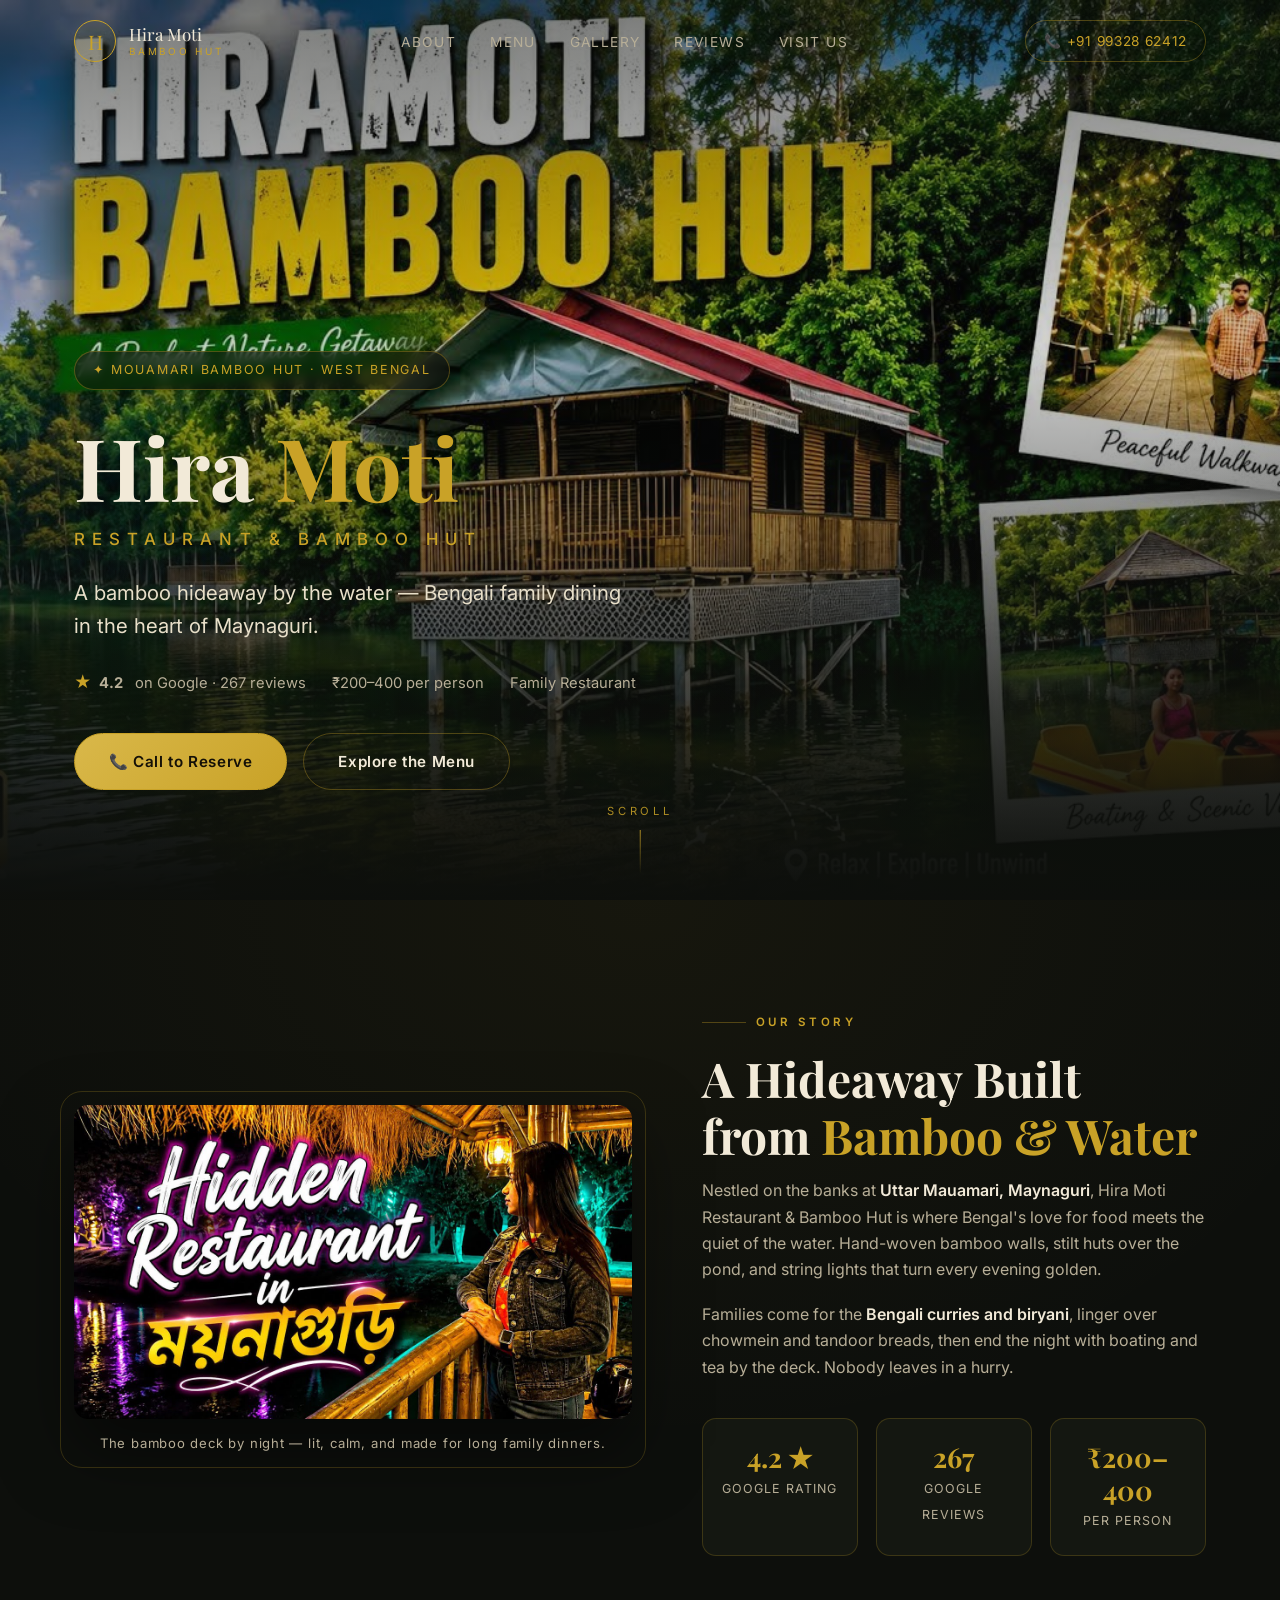
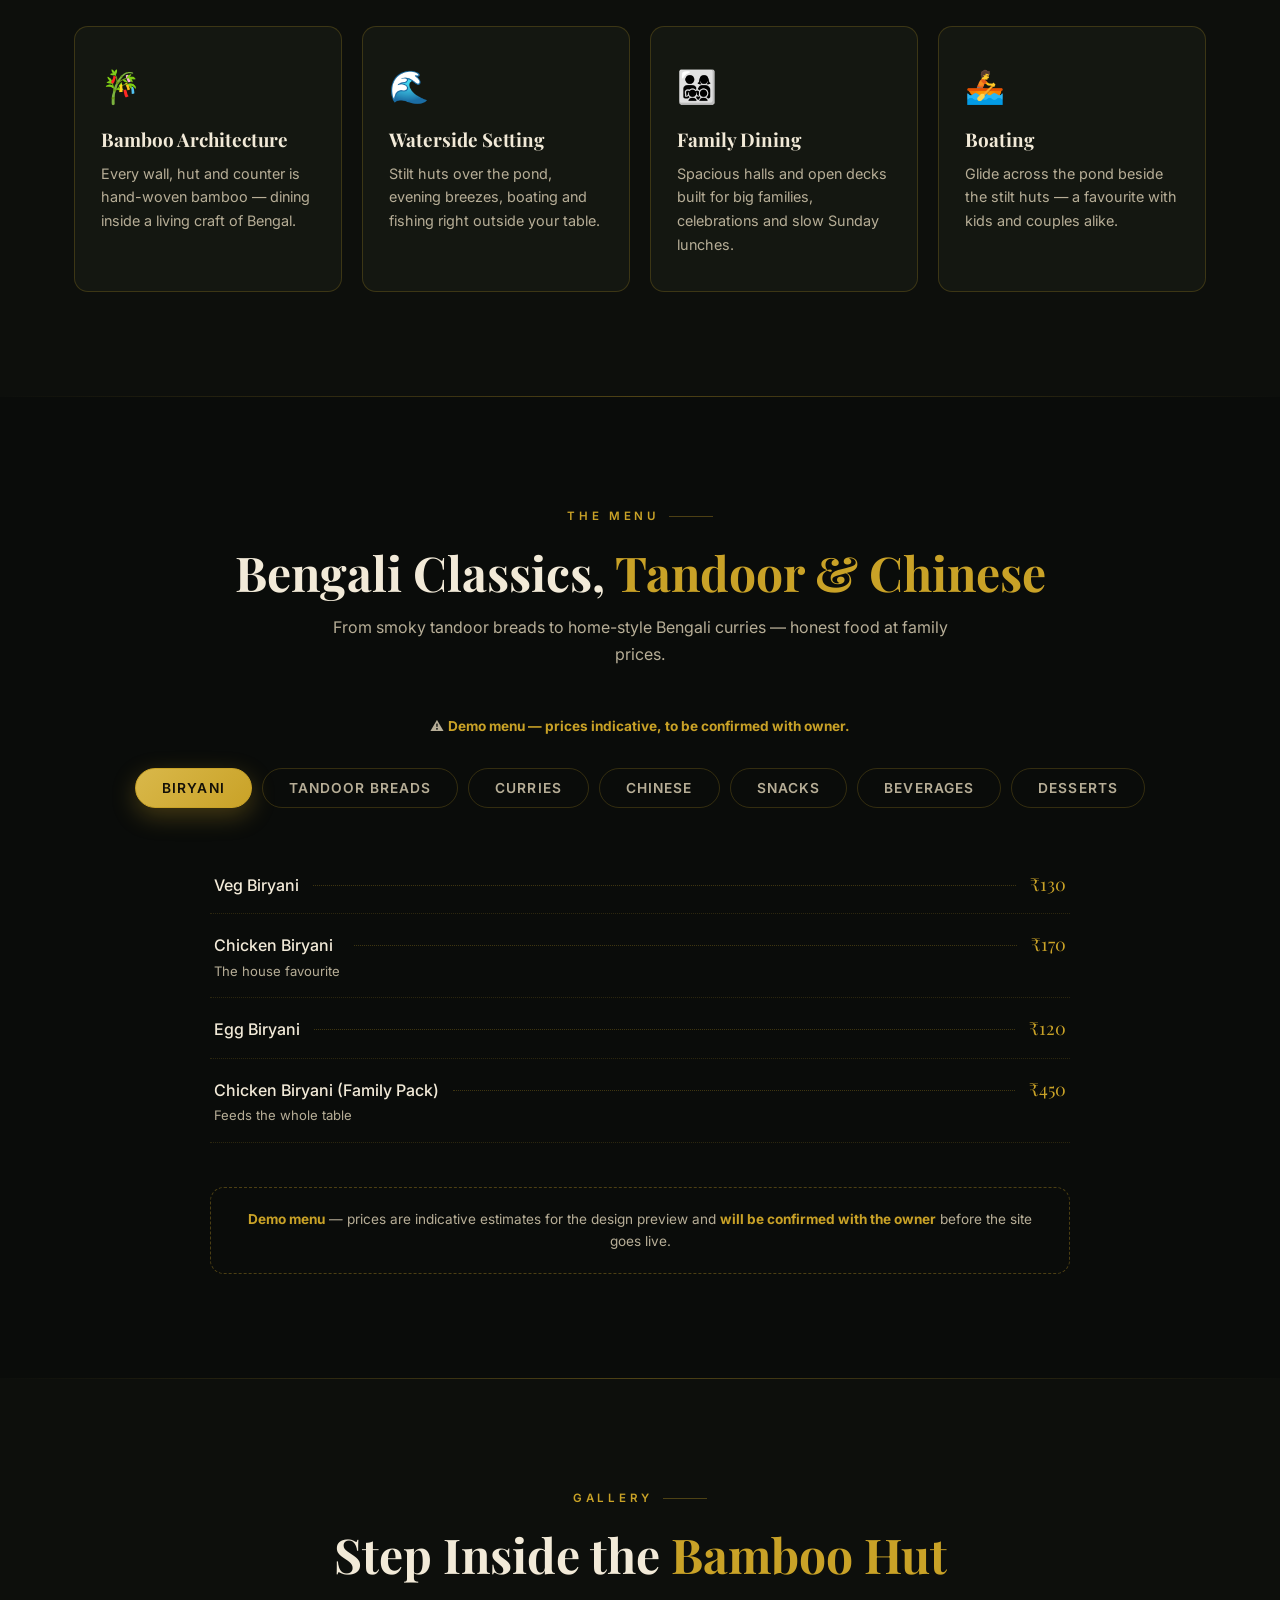
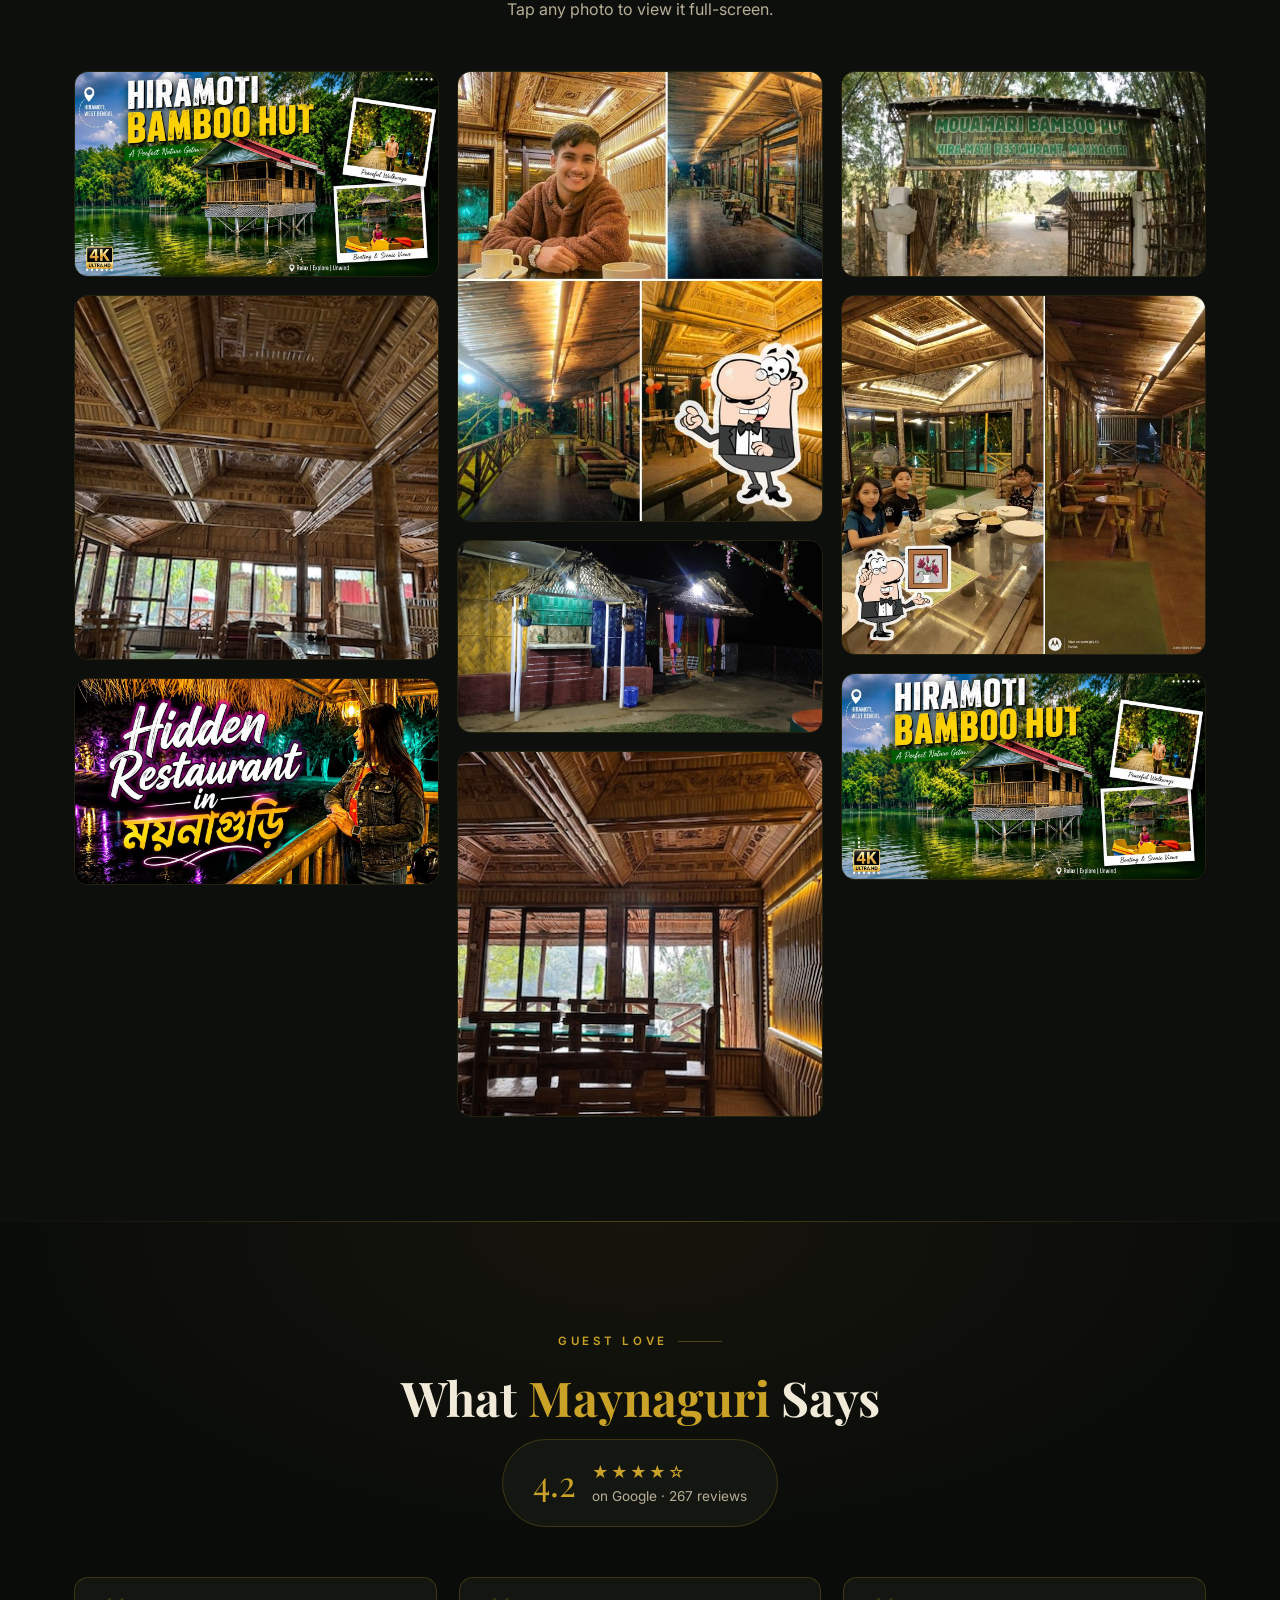
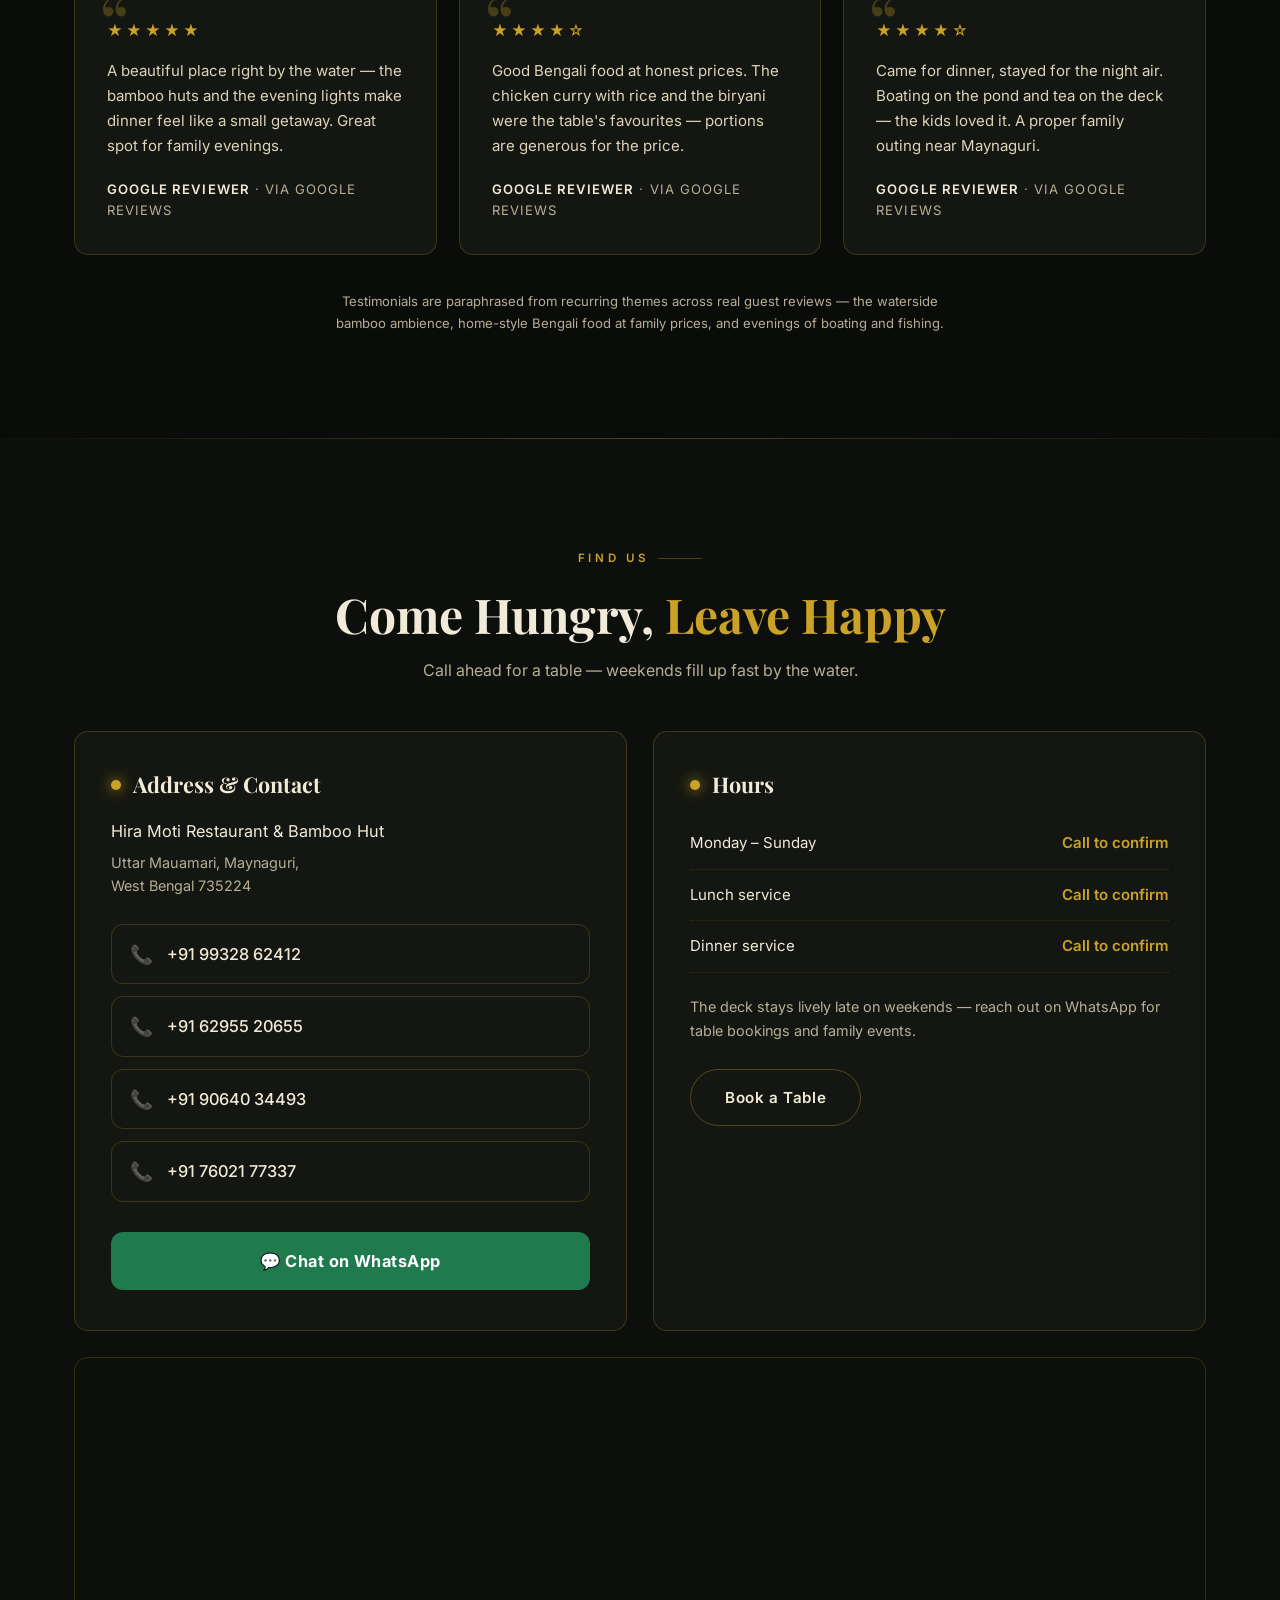
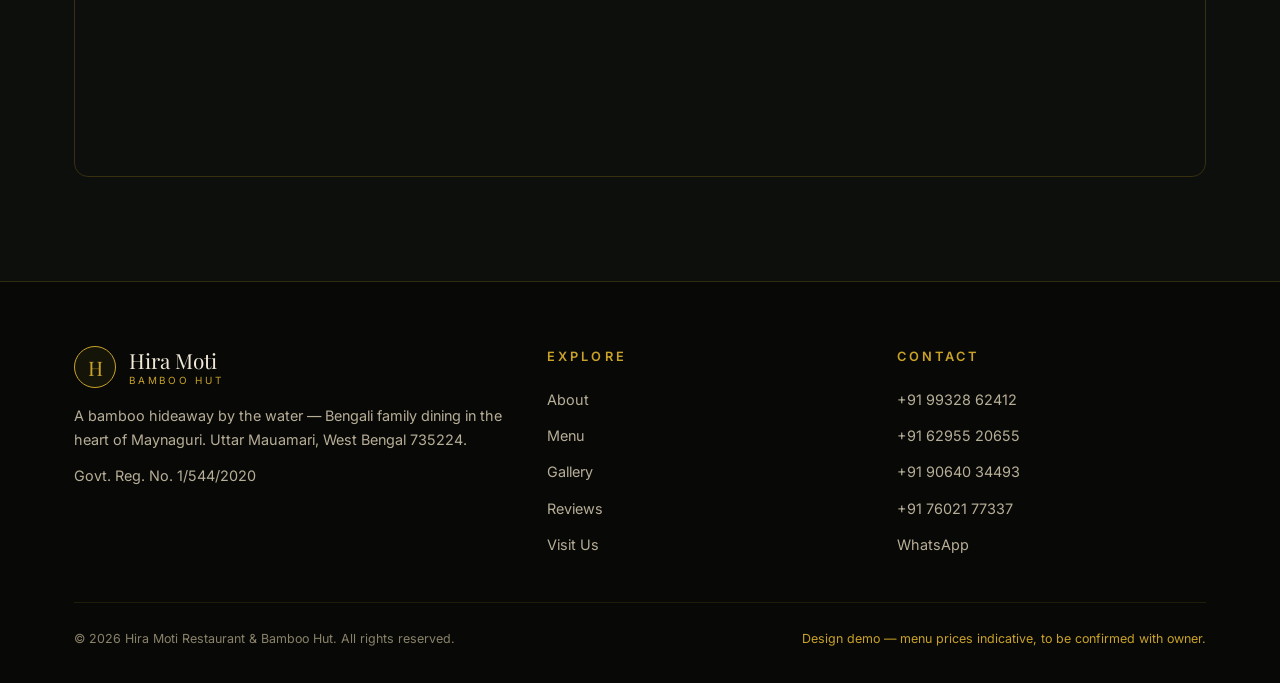
==== dark/index.html @ bc537eea "Deploy v2: dark/ + light/ demo sites + root chooser page" ====
<!DOCTYPE html>
<html lang="en">
<head>
<meta charset="UTF-8">
<meta name="viewport" content="width=device-width, initial-scale=1.0">
<title>Hira Moti Restaurant &amp; Bamboo Hut — Bengali Family Dining in Maynaguri</title>
<meta name="description" content="Hira Moti Restaurant & Bamboo Hut — a bamboo hideaway by the water. Bengali family dining, homestay rooms, boating and fishing at Uttar Mauamari, Maynaguri, West Bengal.">
<link rel="preconnect" href="https://fonts.googleapis.com">
<link rel="preconnect" href="https://fonts.gstatic.com" crossorigin>
<link href="https://fonts.googleapis.com/css2?family=Playfair+Display:ital,wght@0,500;0,700;0,800;1,500&family=Inter:wght@400;500;600;700&display=swap" rel="stylesheet">
<link rel="stylesheet" href="styles.css">
</head>
<body>

<!-- ============ NAVBAR ============ -->
<nav id="nav">
  <div class="wrap nav-inner">
    <a href="#top" class="brand" aria-label="Hira Moti home">
      <span class="brand-mark">H</span>
      <span class="brand-name">Hira Moti<small>Bamboo Hut</small></span>
    </a>
    <ul class="nav-links" id="navLinks">
      <li><a href="#about">About</a></li>
      <li><a href="#menu">Menu</a></li>
      <li><a href="#gallery">Gallery</a></li>
      <li><a href="#reviews">Reviews</a></li>
      <li><a href="#visit">Visit Us</a></li>
    </ul>
    <div class="nav-cta">
      <a class="nav-phone" href="tel:+919932862412">📞 +91 99328 62412</a>
      <button class="burger" id="burger" aria-label="Open menu" aria-expanded="false">
        <span></span><span></span><span></span>
      </button>
    </div>
  </div>
</nav>

<!-- ============ HERO ============ -->
<header class="hero" id="top">
  <div class="wrap hero-content">
    <span class="hero-badge">✦ Mouamari Bamboo Hut · West Bengal</span>
    <h1>Hira <span class="gold">Moti</span></h1>
    <div class="hero-sub">RESTAURANT &amp; BAMBOO HUT</div>
    <p class="lede">A bamboo hideaway by the water — Bengali family dining in the heart of Maynaguri.</p>
    <div class="hero-meta">
      <span><span class="star">★</span> <b>4.2</b>&nbsp;on Google · 267 reviews</span>
      <span>₹200–400 per person</span>
      <span>Family Restaurant</span>
    </div>
    <div class="hero-ctas">
      <a class="btn btn-gold" href="tel:+919932862412">📞 Call to Reserve</a>
      <a class="btn btn-ghost" href="#menu">Explore the Menu</a>
    </div>
  </div>
  <div class="scroll-hint">Scroll</div>
</header>

<!-- ============ ABOUT ============ -->
<section class="about" id="about">
  <div class="wrap">
    <div class="about-grid">
      <figure class="about-img reveal">
        <img src="assets/yt-hidden-resort.jpg" alt="Night deck at Hira Moti Bamboo Hut over the water">
        <figcaption>The bamboo deck by night — lit, calm, and made for long family dinners.</figcaption>
      </figure>
      <div class="about-copy reveal" data-delay="1">
        <span class="eyebrow">Our Story</span>
        <h2 class="section-title">A Hideaway Built<br>from <em>Bamboo &amp; Water</em></h2>
        <p>Nestled on the banks at <strong>Uttar Mauamari, Maynaguri</strong>, Hira Moti Restaurant &amp; Bamboo Hut is where Bengal's love for food meets the quiet of the water. Hand-woven bamboo walls, stilt huts over the pond, and string lights that turn every evening golden.</p>
        <p>Families come for the <strong>Bengali curries and biryani</strong>, linger over chowmein and tandoor breads, then end the night with boating and tea by the deck. Nobody leaves in a hurry.</p>
        <div class="stats">
          <div class="stat"><b>4.2 ★</b><span>Google rating</span></div>
          <div class="stat"><b>267</b><span>Google reviews</span></div>
          <div class="stat"><b>₹200–400</b><span>Per person</span></div>
        </div>
      </div>
    </div>

    <div class="features">
      <div class="feature reveal">
        <span class="icon">🎋</span>
        <h3>Bamboo Architecture</h3>
        <p>Every wall, hut and counter is hand-woven bamboo — dining inside a living craft of Bengal.</p>
      </div>
      <div class="feature reveal" data-delay="1">
        <span class="icon">🌊</span>
        <h3>Waterside Setting</h3>
        <p>Stilt huts over the pond, evening breezes, boating and fishing right outside your table.</p>
      </div>
      <div class="feature reveal" data-delay="2">
        <span class="icon">👨‍👩‍👧‍👦</span>
        <h3>Family Dining</h3>
        <p>Spacious halls and open decks built for big families, celebrations and slow Sunday lunches.</p>
      </div>
      <div class="feature reveal" data-delay="3">
        <span class="icon">🚣</span>
        <h3>Boating</h3>
        <p>Glide across the pond beside the stilt huts — a favourite with kids and couples alike.</p>
      </div>
    </div>
  </div>
</section>

<hr class="hairline">

<!-- ============ MENU ============ -->
<section class="menu-sec" id="menu">
  <div class="wrap">
    <div class="center reveal">
      <span class="eyebrow center">The Menu</span>
      <h2 class="section-title">Bengali Classics, <em>Tandoor &amp; Chinese</em></h2>
      <p class="section-sub">From smoky tandoor breads to home-style Bengali curries — honest food at family prices.</p>
    </div>

    <p class="menu-note-top reveal">⚠️ <b style="color:var(--gold)">Demo menu — prices indicative, to be confirmed with owner.</b></p>

    <div class="menu-tabs reveal" role="tablist" aria-label="Menu categories">
      <button class="tab active" data-tab="biryani" role="tab" aria-selected="true">Biryani</button>
      <button class="tab" data-tab="tandoor" role="tab" aria-selected="false">Tandoor Breads</button>
      <button class="tab" data-tab="curries" role="tab" aria-selected="false">Curries</button>
      <button class="tab" data-tab="chinese" role="tab" aria-selected="false">Chinese</button>
      <button class="tab" data-tab="snacks" role="tab" aria-selected="false">Snacks</button>
      <button class="tab" data-tab="beverages" role="tab" aria-selected="false">Beverages</button>
      <button class="tab" data-tab="desserts" role="tab" aria-selected="false">Desserts</button>
    </div>

    <!-- Biryani -->
    <div class="menu-panel active" id="panel-biryani" role="tabpanel">
      <div class="dish"><div><span class="dish-name">Veg Biryani</span></div><span class="dish-dots"></span><span class="dish-price">₹130</span></div>
      <div class="dish"><div><span class="dish-name">Chicken Biryani</span><span class="dish-desc">The house favourite</span></div><span class="dish-dots"></span><span class="dish-price">₹170</span></div>
      <div class="dish"><div><span class="dish-name">Egg Biryani</span></div><span class="dish-dots"></span><span class="dish-price">₹120</span></div>
      <div class="dish"><div><span class="dish-name">Chicken Biryani (Family Pack)</span><span class="dish-desc">Feeds the whole table</span></div><span class="dish-dots"></span><span class="dish-price">₹450</span></div>
    </div>

    <!-- Snacks -->
    <div class="menu-panel" id="panel-snacks" role="tabpanel">
      <div class="dish"><div><span class="dish-name">Veg Pakora</span><span class="dish-desc">Crisp monsoon-style fritters</span></div><span class="dish-dots"></span><span class="dish-price">₹80</span></div>
      <div class="dish"><div><span class="dish-name">Chicken Pakora</span><span class="dish-desc">Golden fried, served with red sauce</span></div><span class="dish-dots"></span><span class="dish-price">₹150</span></div>
      <div class="dish"><div><span class="dish-name">French Fries</span><span class="dish-desc">Salted, golden, family favourite</span></div><span class="dish-dots"></span><span class="dish-price">₹90</span></div>
      <div class="dish"><div><span class="dish-name">Chilli Chicken (Dry)</span><span class="dish-desc">Indo-Chinese classic, fiery toss</span></div><span class="dish-dots"></span><span class="dish-price">₹180</span></div>
      <div class="dish"><div><span class="dish-name">Momo (Veg, 8 pc)</span><span class="dish-desc">Steamed, with spicy red chutney</span></div><span class="dish-dots"></span><span class="dish-price">₹90</span></div>
      <div class="dish"><div><span class="dish-name">Momo (Chicken, 8 pc)</span><span class="dish-desc">Steamed, with spicy red chutney</span></div><span class="dish-dots"></span><span class="dish-price">₹120</span></div>
    </div>

    <!-- Chinese -->
    <div class="menu-panel" id="panel-chinese" role="tabpanel">
      <div class="dish"><div><span class="dish-name">Veg Chowmein</span></div><span class="dish-dots"></span><span class="dish-price">₹100</span></div>
      <div class="dish"><div><span class="dish-name">Chicken Chowmein</span></div><span class="dish-dots"></span><span class="dish-price">₹140</span></div>
      <div class="dish"><div><span class="dish-name">Veg Fried Rice</span></div><span class="dish-dots"></span><span class="dish-price">₹110</span></div>
      <div class="dish"><div><span class="dish-name">Chicken Fried Rice</span></div><span class="dish-dots"></span><span class="dish-price">₹150</span></div>
      <div class="dish"><div><span class="dish-name">Chilli Chicken (Gravy)</span></div><span class="dish-dots"></span><span class="dish-price">₹200</span></div>
    </div>

    <!-- Tandoor -->
    <div class="menu-panel" id="panel-tandoor" role="tabpanel">
      <h3 class="menu-group-title">Tandoor Breads</h3>
      <div class="dish"><div><span class="dish-name">Tandoori Roti</span></div><span class="dish-dots"></span><span class="dish-price">₹15</span></div>
      <div class="dish"><div><span class="dish-name">Naan</span></div><span class="dish-dots"></span><span class="dish-price">₹30</span></div>
      <div class="dish"><div><span class="dish-name">Butter Naan</span></div><span class="dish-dots"></span><span class="dish-price">₹40</span></div>
      <h3 class="menu-group-title">Rice</h3>
      <div class="dish"><div><span class="dish-name">Jeera Rice</span></div><span class="dish-dots"></span><span class="dish-price">₹110</span></div>
      <div class="dish"><div><span class="dish-name">Steamed Rice</span></div><span class="dish-dots"></span><span class="dish-price">₹80</span></div>
    </div>

    <!-- Curries -->
    <div class="menu-panel" id="panel-curries" role="tabpanel">
      <h3 class="menu-group-title">Bengali &amp; Indian Curries</h3>
      <div class="dish"><div><span class="dish-name">Dal Fry / Tadka</span></div><span class="dish-dots"></span><span class="dish-price">₹110</span></div>
      <div class="dish"><div><span class="dish-name">Mixed Veg Curry</span></div><span class="dish-dots"></span><span class="dish-price">₹120</span></div>
      <div class="dish"><div><span class="dish-name">Paneer Butter Masala</span></div><span class="dish-dots"></span><span class="dish-price">₹180</span></div>
      <div class="dish"><div><span class="dish-name">Chicken Curry (Bengali style)</span><span class="dish-desc">Slow-cooked, home spices</span></div><span class="dish-dots"></span><span class="dish-price">₹200</span></div>
      <div class="dish"><div><span class="dish-name">Egg Curry</span></div><span class="dish-dots"></span><span class="dish-price">₹140</span></div>
      <h3 class="menu-group-title">Thalis</h3>
      <div class="dish"><div><span class="dish-name">Veg Thali</span><span class="dish-desc">Rice, dal, veg, roti, salad</span></div><span class="dish-dots"></span><span class="dish-price">₹150</span></div>
      <div class="dish"><div><span class="dish-name">Chicken Thali</span><span class="dish-desc">Full Bengali spread</span></div><span class="dish-dots"></span><span class="dish-price">₹220</span></div>
    </div>

    <!-- Beverages -->
    <div class="menu-panel" id="panel-beverages" role="tabpanel">
      <div class="dish"><div><span class="dish-name">Tea</span><span class="dish-desc">Kulhad-style</span></div><span class="dish-dots"></span><span class="dish-price">₹20</span></div>
      <div class="dish"><div><span class="dish-name">Coffee</span></div><span class="dish-dots"></span><span class="dish-price">₹40</span></div>
      <div class="dish"><div><span class="dish-name">Cold Drinks</span></div><span class="dish-dots"></span><span class="dish-price">₹40</span></div>
      <div class="dish"><div><span class="dish-name">Fresh Lime Soda</span></div><span class="dish-dots"></span><span class="dish-price">₹60</span></div>
      <div class="dish"><div><span class="dish-name">Lassi (Sweet / Salted)</span></div><span class="dish-dots"></span><span class="dish-price">₹70</span></div>
    </div>

    <!-- Desserts -->
    <div class="menu-panel" id="panel-desserts" role="tabpanel">
      <div class="dish"><div><span class="dish-name">Gulab Jamun (4 pc)</span><span class="dish-desc">Warm, syrup-soaked</span></div><span class="dish-dots"></span><span class="dish-price">₹60</span></div>
      <div class="dish"><div><span class="dish-name">Rasmalai (2 pc)</span><span class="dish-desc">Chilled, in saffron milk</span></div><span class="dish-dots"></span><span class="dish-price">₹80</span></div>
      <div class="dish"><div><span class="dish-name">Mishti Doi</span><span class="dish-desc">Traditional sweet curd</span></div><span class="dish-dots"></span><span class="dish-price">₹50</span></div>
      <div class="dish"><div><span class="dish-name">Ice Cream Scoop</span><span class="dish-desc">Vanilla / chocolate / mango</span></div><span class="dish-dots"></span><span class="dish-price">₹70</span></div>
      <div class="dish"><div><span class="dish-name">Brownie with Ice Cream</span><span class="dish-desc">Warm brownie, vanilla scoop</span></div><span class="dish-dots"></span><span class="dish-price">₹130</span></div>
    </div>

    <div class="menu-foot reveal">
      <strong>Demo menu</strong> — prices are indicative estimates for the design preview and <strong>will be confirmed with the owner</strong> before the site goes live.
    </div>
  </div>
</section>

<hr class="hairline">

<!-- ============ GALLERY ============ -->
<section class="gallery" id="gallery">
  <div class="wrap">
    <div class="center reveal">
      <span class="eyebrow center">Gallery</span>
      <h2 class="section-title">Step Inside the <em>Bamboo Hut</em></h2>
      <p class="section-sub">Tap any photo to view it full-screen.</p>
    </div>
    <div class="masonry reveal">
      <figure>
        <img src="assets/hero.jpg" alt="Stilt bamboo hut over the water at Hira Moti" loading="lazy">
        <figcaption>Stilt hut over the water</figcaption>
      </figure>
      <figure>
        <img src="assets/jd-1.jpg" alt="Bamboo dining hall interior" loading="lazy">
        <figcaption>Dining hall interior</figcaption>
      </figure>
      <figure>
        <img src="assets/yt-hidden-resort.jpg" alt="Night deck with string lights" loading="lazy">
        <figcaption>Night deck by the water</figcaption>
      </figure>
      <figure>
        <img src="assets/rg-interior.jpg" alt="Restaurant interior collage" loading="lazy">
        <figcaption>Inside the restaurant</figcaption>
      </figure>
      <figure>
        <img src="assets/gmb-bamboo-stall-night.jpg" alt="Bamboo food stall at night" loading="lazy">
        <figcaption>Bamboo stall at night</figcaption>
      </figure>
      <figure>
        <img src="assets/jd-2.jpg" alt="Family dining hall" loading="lazy">
        <figcaption>Family dining hall</figcaption>
      </figure>
      <figure>
        <img src="assets/yt-bamboo-resort.jpg" alt="Entrance gate board with phone numbers" loading="lazy">
        <figcaption>Entrance gate</figcaption>
      </figure>
      <figure>
        <img src="assets/rg-design.jpg" alt="Bamboo design details" loading="lazy">
        <figcaption>Bamboo craft details</figcaption>
      </figure>
      <figure>
        <img src="assets/yt-hiramoti-restaurant.jpg" alt="Hira Moti restaurant promo artwork" loading="lazy">
        <figcaption>Hira Moti — Maynaguri</figcaption>
      </figure>
    </div>
  </div>
</section>

<!-- Lightbox -->
<div class="lightbox" id="lightbox" role="dialog" aria-modal="true" aria-label="Photo viewer">
  <button class="lb-close" id="lbClose" aria-label="Close">✕</button>
  <button class="lb-prev" id="lbPrev" aria-label="Previous photo">‹</button>
  <button class="lb-next" id="lbNext" aria-label="Next photo">›</button>
  <img id="lbImg" src="" alt="">
  <p id="lbCap"></p>
</div>

<hr class="hairline">

<!-- ============ REVIEWS ============ -->
<section class="reviews" id="reviews">
  <div class="wrap">
    <div class="center reveal">
      <span class="eyebrow center">Guest Love</span>
      <h2 class="section-title">What <em>Maynaguri</em> Says</h2>
      <div class="g-badge">
        <span class="score">4.2</span>
        <span class="meta"><span class="stars">★★★★☆</span><br>on Google · 267 reviews</span>
      </div>
    </div>
    <div class="rev-grid">
      <div class="rev-card reveal">
        <div class="stars">★★★★★</div>
        <p>A beautiful place right by the water — the bamboo huts and the evening lights make dinner feel like a small getaway. Great spot for family evenings.</p>
        <div class="who"><b>Google Reviewer</b> · via Google Reviews</div>
      </div>
      <div class="rev-card reveal" data-delay="1">
        <div class="stars">★★★★☆</div>
        <p>Good Bengali food at honest prices. The chicken curry with rice and the biryani were the table's favourites — portions are generous for the price.</p>
        <div class="who"><b>Google Reviewer</b> · via Google Reviews</div>
      </div>
      <div class="rev-card reveal" data-delay="2">
        <div class="stars">★★★★☆</div>
        <p>Came for dinner, stayed for the night air. Boating on the pond and tea on the deck — the kids loved it. A proper family outing near Maynaguri.</p>
        <div class="who"><b>Google Reviewer</b> · via Google Reviews</div>
      </div>
    </div>
    <p class="rev-note reveal">Testimonials are paraphrased from recurring themes across real guest reviews — the waterside bamboo ambience, home-style Bengali food at family prices, and evenings of boating and fishing.</p>
  </div>
</section>

<hr class="hairline">

<!-- ============ VISIT ============ -->
<section class="visit" id="visit">
  <div class="wrap">
    <div class="center reveal">
      <span class="eyebrow center">Find Us</span>
      <h2 class="section-title">Come Hungry, <em>Leave Happy</em></h2>
      <p class="section-sub">Call ahead for a table — weekends fill up fast by the water.</p>
    </div>
    <div class="visit-grid">
      <div class="visit-card reveal">
        <h3><span class="dot"></span>Address &amp; Contact</h3>
        <p class="addr">Hira Moti Restaurant &amp; Bamboo Hut</p>
        <p class="sub">Uttar Mauamari, Maynaguri,<br>West Bengal 735224</p>
        <ul class="phone-list">
          <li><a href="tel:+919932862412"><span class="pi">📞</span>+91 99328 62412</a></li>
          <li><a href="tel:+916295520655"><span class="pi">📞</span>+91 62955 20655</a></li>
          <li><a href="tel:+919064034493"><span class="pi">📞</span>+91 90640 34493</a></li>
          <li><a href="tel:+917602177337"><span class="pi">📞</span>+91 76021 77337</a></li>
        </ul>
        <a class="wa-btn" href="https://wa.me/919932862412" target="_blank" rel="noopener">💬 Chat on WhatsApp</a>
      </div>
      <div class="visit-card reveal" data-delay="1">
        <h3><span class="dot"></span>Hours</h3>
        <div class="hours-row"><span>Monday – Sunday</span><b>Call to confirm</b></div>
        <div class="hours-row"><span>Lunch service</span><b>Call to confirm</b></div>
        <div class="hours-row"><span>Dinner service</span><b>Call to confirm</b></div>
        <p class="sub" style="margin-top:22px">The deck stays lively late on weekends — reach out on WhatsApp for table bookings and family events.</p>
        <a class="btn btn-ghost" href="https://wa.me/919932862412?text=Hi%20Hira%20Moti!%20I%27d%20like%20to%20book%20a%20table." target="_blank" rel="noopener">Book a Table</a>
      </div>
    </div>
    <div class="map-frame reveal" style="margin-top:26px">
      <iframe title="Hira Moti Restaurant & Bamboo Hut on Google Maps" loading="lazy" referrerpolicy="no-referrer-when-downgrade"
        src="https://maps.google.com/maps?q=Hira%20Moti%20Restaurant%20Uttar%20Mauamari%20West%20Bengal%20735224&t=&z=15&ie=UTF8&iwloc=&output=embed"></iframe>
    </div>
  </div>
</section>

<!-- ============ FOOTER ============ -->
<footer>
  <div class="wrap">
    <div class="foot-grid">
      <div class="foot-brand">
        <div class="brand" style="margin-bottom:16px">
          <span class="brand-mark">H</span>
          <span class="brand-name">Hira Moti<small>Bamboo Hut</small></span>
        </div>
        <p>A bamboo hideaway by the water — Bengali family dining in the heart of Maynaguri. Uttar Mauamari, West Bengal 735224.</p>
        <p style="margin-top:12px">Govt. Reg. No. 1/544/2020</p>
      </div>
      <div>
        <h4>Explore</h4>
        <ul>
          <li><a href="#about">About</a></li>
          <li><a href="#menu">Menu</a></li>
          <li><a href="#gallery">Gallery</a></li>
          <li><a href="#reviews">Reviews</a></li>
          <li><a href="#visit">Visit Us</a></li>
        </ul>
      </div>
      <div>
        <h4>Contact</h4>
        <ul>
          <li><a href="tel:+919932862412">+91 99328 62412</a></li>
          <li><a href="tel:+916295520655">+91 62955 20655</a></li>
          <li><a href="tel:+919064034493">+91 90640 34493</a></li>
          <li><a href="tel:+917602177337">+91 76021 77337</a></li>
          <li><a href="https://wa.me/919932862412" target="_blank" rel="noopener">WhatsApp</a></li>
        </ul>
      </div>
    </div>
    <div class="foot-legal">
      <span>© <span id="year">2026</span> Hira Moti Restaurant &amp; Bamboo Hut. All rights reserved.</span>
      <span class="demo">Design demo — menu prices indicative, to be confirmed with owner.</span>
    </div>
  </div>
</footer>

<script src="script.js"></script>
</body>
</html>
---- dark/styles.css ----
/* ============================================================
   HIRA MOTI RESTAURANT & BAMBOO HUT — DESIGN A (Premium Dark)
   Palette: charcoal #0d0f0c · forest black-green #14201a ·
            antique gold #c9a227 · warm ivory #f2ead8
   ============================================================ */
:root{
  --bg:#0d0f0c;
  --bg-2:#14201a;
  --bg-3:#0a0c0a;
  --gold:#c9a227;
  --gold-soft:#d9b84a;
  --gold-dim:rgba(201,162,39,.35);
  --ivory:#f2ead8;
  --muted:#b7ae97;
  --line:rgba(201,162,39,.22);
  --card:#141711;
  --radius:14px;
  --serif:'Playfair Display',Georgia,serif;
  --sans:'Inter',system-ui,-apple-system,sans-serif;
}
*{margin:0;padding:0;box-sizing:border-box}
html{scroll-behavior:smooth}
body{
  background:var(--bg);
  color:var(--ivory);
  font-family:var(--sans);
  font-size:16px;line-height:1.65;
  -webkit-font-smoothing:antialiased;
  overflow-x:hidden;
}
img{max-width:100%;display:block}
a{color:inherit;text-decoration:none}
.wrap{max-width:1180px;margin:0 auto;padding:0 24px}

/* ---------- Typography ---------- */
h1,h2,h3,.serif{font-family:var(--serif);font-weight:700;line-height:1.18}
.eyebrow{
  display:inline-flex;align-items:center;gap:10px;
  text-transform:uppercase;letter-spacing:.32em;
  font-size:.72rem;color:var(--gold);font-weight:600;margin-bottom:18px;
}
.eyebrow::before,.eyebrow.center::after{content:"";width:44px;height:1px;background:var(--gold-dim)}
.eyebrow.center::before{display:none}
h2.section-title{font-size:clamp(2rem,4.4vw,3rem);margin-bottom:14px}
h2.section-title em{color:var(--gold);font-style:normal}
.section-sub{color:var(--muted);max-width:640px;margin-bottom:48px}
.center{text-align:center}
.center .section-sub{margin-left:auto;margin-right:auto}
section{padding:104px 0;position:relative}

/* Gold hairline dividers */
.hairline{height:1px;background:linear-gradient(90deg,transparent,var(--gold-dim),transparent);border:0}

/* ---------- Buttons ---------- */
.btn{
  display:inline-flex;align-items:center;gap:10px;
  padding:15px 34px;border-radius:999px;
  font-weight:600;font-size:.95rem;letter-spacing:.04em;
  border:1px solid var(--gold);
  transition:transform .25s ease,box-shadow .25s ease,background .25s ease;
  cursor:pointer;white-space:nowrap;
}
.btn-gold{background:linear-gradient(135deg,var(--gold-soft),var(--gold));color:#141007}
.btn-gold:hover{transform:translateY(-2px);box-shadow:0 12px 32px rgba(201,162,39,.35)}
.btn-ghost{background:transparent;color:var(--ivory);border-color:var(--gold-dim)}
.btn-ghost:hover{border-color:var(--gold);background:rgba(201,162,39,.08);transform:translateY(-2px)}

/* ---------- Navbar ---------- */
nav{
  position:fixed;top:0;left:0;right:0;z-index:100;
  transition:background .35s ease,box-shadow .35s ease,backdrop-filter .35s ease;
  padding:20px 0;
}
nav.scrolled{
  background:rgba(13,15,12,.82);
  -webkit-backdrop-filter:blur(14px);backdrop-filter:blur(14px);
  box-shadow:0 1px 0 var(--line);padding:13px 0;
}
.nav-inner{display:flex;align-items:center;justify-content:space-between}
.brand{display:flex;align-items:center;gap:13px}
.brand-mark{
  width:42px;height:42px;border-radius:50%;
  border:1.5px solid var(--gold);
  display:grid;place-items:center;
  font-family:var(--serif);font-size:1.25rem;color:var(--gold);
  background:rgba(201,162,39,.07);
}
.brand-name{font-family:var(--serif);font-size:1.06rem;line-height:1.2}
.brand-name small{display:block;font-family:var(--sans);font-size:.62rem;letter-spacing:.28em;color:var(--gold);text-transform:uppercase;margin-top:2px}
.nav-links{display:flex;gap:34px;list-style:none}
.nav-links a{font-size:.86rem;letter-spacing:.1em;text-transform:uppercase;color:var(--muted);position:relative;transition:color .25s}
.nav-links a::after{content:"";position:absolute;left:0;bottom:-7px;height:1px;width:0;background:var(--gold);transition:width .3s}
.nav-links a:hover{color:var(--ivory)}
.nav-links a:hover::after{width:100%}
.nav-cta{display:flex;align-items:center;gap:14px}
.nav-phone{font-size:.85rem;color:var(--gold);letter-spacing:.05em;border:1px solid var(--gold-dim);border-radius:999px;padding:9px 18px;transition:.25s}
.nav-phone:hover{background:rgba(201,162,39,.12)}
.burger{display:none;background:none;border:0;cursor:pointer;padding:8px}
.burger span{display:block;width:26px;height:2px;background:var(--ivory);margin:6px 0;transition:.3s}

/* ---------- Hero ---------- */
.hero{
  min-height:100svh;display:flex;align-items:flex-end;
  background:url('assets/hero.jpg') center/cover no-repeat;
  position:relative;padding:0;
}
.hero::before{
  content:"";position:absolute;inset:0;
  background:linear-gradient(180deg,rgba(13,15,12,.55) 0%,rgba(13,15,12,.18) 38%,rgba(13,15,12,.62) 70%,var(--bg) 100%);
}
.hero::after{
  content:"";position:absolute;inset:0;pointer-events:none;
  background:radial-gradient(120% 90% at 50% 10%,transparent 55%,rgba(13,15,12,.5) 100%);
}
.hero-content{position:relative;z-index:2;width:100%;padding-bottom:110px}
.hero-badge{
  display:inline-flex;align-items:center;gap:9px;
  border:1px solid var(--gold-dim);border-radius:999px;
  padding:8px 18px;font-size:.78rem;letter-spacing:.14em;text-transform:uppercase;
  color:var(--gold);background:rgba(13,15,12,.55);
  -webkit-backdrop-filter:blur(6px);backdrop-filter:blur(6px);
  margin-bottom:26px;
}
.hero h1{
  font-size:clamp(2.6rem,7vw,5.4rem);
  max-width:14ch;margin-bottom:22px;
  text-shadow:0 4px 40px rgba(0,0,0,.6);
}
.hero h1 .gold{color:var(--gold)}
.hero-sub{font-size:clamp(.85rem,1.6vw,1.05rem);letter-spacing:.42em;color:var(--gold);
  font-weight:500;margin:-14px 0 22px;text-transform:uppercase}
.hero p.lede{font-size:clamp(1.02rem,1.8vw,1.28rem);color:#e8dfc9;max-width:560px;margin-bottom:16px}
.hero-meta{display:flex;flex-wrap:wrap;gap:10px 26px;margin:26px 0 36px;color:var(--muted);font-size:.92rem}
.hero-meta span{display:inline-flex;align-items:center;gap:8px}
.hero-meta .star{color:var(--gold);font-size:1.05rem}
.hero-ctas{display:flex;flex-wrap:wrap;gap:16px}
.scroll-hint{
  position:absolute;bottom:26px;left:50%;transform:translateX(-50%);z-index:2;
  color:var(--gold);font-size:.7rem;letter-spacing:.35em;text-transform:uppercase;
  display:flex;flex-direction:column;align-items:center;gap:10px;opacity:.85;
}
.scroll-hint::after{content:"";width:1px;height:44px;background:linear-gradient(var(--gold),transparent);animation:drop 2.2s ease-in-out infinite}
@keyframes drop{0%,100%{transform:translateY(-6px);opacity:.4}50%{transform:translateY(6px);opacity:1}}

/* ---------- Reveal on scroll ---------- */
.reveal{opacity:0;transform:translateY(34px);transition:opacity .9s cubic-bezier(.22,.61,.36,1),transform .9s cubic-bezier(.22,.61,.36,1)}
.reveal.visible{opacity:1;transform:none}
.reveal[data-delay="1"]{transition-delay:.12s}
.reveal[data-delay="2"]{transition-delay:.24s}
.reveal[data-delay="3"]{transition-delay:.36s}

/* ---------- About ---------- */
.about{background:radial-gradient(60% 50% at 50% 0%,rgba(201,162,39,.05),transparent),var(--bg)}
.about-grid{display:grid;grid-template-columns:1.05fr .95fr;gap:70px;align-items:center}
.about-img{position:relative}
.about-img img{border-radius:var(--radius);box-shadow:0 30px 70px rgba(0,0,0,.5)}
.about-img::before{
  content:"";position:absolute;inset:-14px;border:1px solid var(--line);
  border-radius:calc(var(--radius) + 8px);pointer-events:none;
}
.about-img figcaption{margin-top:14px;font-size:.82rem;color:var(--muted);letter-spacing:.06em;text-align:center}
.about-copy p{color:var(--muted);margin-bottom:18px}
.about-copy p strong{color:var(--ivory);font-weight:600}
.stats{display:grid;grid-template-columns:repeat(3,1fr);gap:18px;margin-top:38px}
.stat{border:1px solid var(--line);border-radius:var(--radius);padding:22px 14px;text-align:center;background:var(--card)}
.stat b{display:block;font-family:var(--serif);font-size:1.7rem;color:var(--gold);line-height:1.2}
.stat span{font-size:.78rem;color:var(--muted);letter-spacing:.08em;text-transform:uppercase}

/* Feature cards */
.features{display:grid;grid-template-columns:repeat(4,1fr);gap:20px;margin-top:70px}
.feature{
  background:var(--card);border:1px solid var(--line);border-radius:var(--radius);
  padding:34px 26px;transition:transform .35s ease,border-color .35s ease,box-shadow .35s ease;
  position:relative;overflow:hidden;
}
.feature::before{content:"";position:absolute;top:0;left:0;right:0;height:2px;background:linear-gradient(90deg,var(--gold),transparent);opacity:0;transition:opacity .35s}
.feature:hover{transform:translateY(-8px);border-color:var(--gold-dim);box-shadow:0 22px 50px rgba(0,0,0,.45)}
.feature:hover::before{opacity:1}
.feature .icon{font-size:2rem;margin-bottom:16px;display:block}
.feature h3{font-size:1.18rem;margin-bottom:10px}
.feature p{font-size:.9rem;color:var(--muted)}

/* ---------- Menu ---------- */
.menu-sec{background:var(--bg-3)}
.menu-tabs{display:flex;flex-wrap:wrap;gap:10px;justify-content:center;margin-bottom:46px}
.tab{
  background:transparent;border:1px solid var(--line);color:var(--muted);
  border-radius:999px;padding:11px 26px;font-size:.86rem;letter-spacing:.08em;
  text-transform:uppercase;cursor:pointer;transition:.28s;font-family:var(--sans);font-weight:600;
}
.tab:hover{color:var(--ivory);border-color:var(--gold-dim)}
.tab.active{background:linear-gradient(135deg,var(--gold-soft),var(--gold));color:#141007;border-color:var(--gold);box-shadow:0 8px 24px rgba(201,162,39,.3)}
.menu-panel{display:none;max-width:860px;margin:0 auto}
.menu-panel.active{display:block;animation:fadeSlide .5s ease}
@keyframes fadeSlide{from{opacity:0;transform:translateY(14px)}to{opacity:1;transform:none}}
.menu-group-title{font-family:var(--serif);font-size:1.3rem;color:var(--gold);margin:34px 0 6px;text-align:center}
.menu-group-title:first-child{margin-top:0}
.dish{
  display:flex;align-items:baseline;gap:14px;
  padding:15px 4px;border-bottom:1px dotted rgba(201,162,39,.18);
}
.dish-name{font-size:1rem;font-weight:500}
.dish-desc{font-size:.82rem;color:var(--muted);display:block;margin-top:2px}
.dish-dots{flex:1;border-bottom:1px dotted rgba(201,162,39,.28);transform:translateY(-5px)}
.dish-price{font-family:var(--serif);color:var(--gold);font-size:1.12rem;white-space:nowrap}
.menu-foot{
  max-width:860px;margin:44px auto 0;text-align:center;
  border:1px dashed var(--gold-dim);border-radius:var(--radius);
  padding:20px 26px;font-size:.85rem;color:var(--muted);
}
.menu-foot strong{color:var(--gold)}
.menu-note-top{text-align:center;color:var(--muted);font-size:.85rem;margin-bottom:30px}

/* ---------- Gallery ---------- */
.gallery{background:var(--bg)}
.masonry{columns:3;column-gap:18px}
.masonry figure{
  position:relative;margin:0 0 18px;border-radius:var(--radius);overflow:hidden;
  cursor:zoom-in;break-inside:avoid;border:1px solid rgba(201,162,39,.12);
  transition:transform .35s ease,box-shadow .35s ease;
}
.masonry figure:hover{transform:translateY(-5px);box-shadow:0 20px 45px rgba(0,0,0,.5)}
.masonry img{width:100%;transition:transform .6s ease}
.masonry figure:hover img{transform:scale(1.05)}
.masonry figcaption{
  position:absolute;left:0;right:0;bottom:0;
  padding:36px 18px 14px;font-size:.82rem;letter-spacing:.05em;color:var(--ivory);
  background:linear-gradient(transparent,rgba(10,12,10,.88));
  opacity:0;transition:opacity .35s;
}
.masonry figure:hover figcaption{opacity:1}
/* Lightbox */
.lightbox{
  position:fixed;inset:0;z-index:200;display:none;
  background:rgba(8,9,8,.94);-webkit-backdrop-filter:blur(8px);backdrop-filter:blur(8px);
  align-items:center;justify-content:center;flex-direction:column;gap:14px;padding:24px;
}
.lightbox.open{display:flex}
.lightbox img{max-width:min(92vw,1080px);max-height:78vh;border-radius:10px;border:1px solid var(--line);box-shadow:0 30px 90px rgba(0,0,0,.7)}
.lightbox p{color:var(--muted);font-size:.88rem;letter-spacing:.06em}
.lb-close,.lb-prev,.lb-next{
  position:absolute;background:rgba(201,162,39,.1);border:1px solid var(--gold-dim);
  color:var(--gold);width:46px;height:46px;border-radius:50%;font-size:1.2rem;
  cursor:pointer;transition:.25s;display:grid;place-items:center;
}
.lb-close{top:22px;right:22px}
.lb-prev{left:22px;top:50%;transform:translateY(-50%)}
.lb-next{right:22px;top:50%;transform:translateY(-50%)}
.lb-close:hover,.lb-prev:hover,.lb-next:hover{background:rgba(201,162,39,.28)}

/* ---------- Reviews ---------- */
.reviews{background:radial-gradient(50% 40% at 50% 0%,rgba(201,162,39,.06),transparent),var(--bg-3)}
.g-badge{
  display:inline-flex;align-items:center;gap:16px;margin:0 auto 50px;
  border:1px solid var(--line);background:var(--card);border-radius:999px;
  padding:14px 30px;
}
.g-badge .score{font-family:var(--serif);font-size:2.2rem;color:var(--gold)}
.g-badge .meta{text-align:left;font-size:.85rem;color:var(--muted)}
.g-badge .meta .stars{color:var(--gold);letter-spacing:2px;font-size:1rem}
.rev-grid{display:grid;grid-template-columns:repeat(3,1fr);gap:22px}
.rev-card{
  background:var(--card);border:1px solid var(--line);border-radius:var(--radius);
  padding:40px 32px 32px;position:relative;transition:transform .35s,border-color .35s;
}
.rev-card:hover{transform:translateY(-6px);border-color:var(--gold-dim)}
.rev-card::before{
  content:"\201C";position:absolute;top:6px;left:24px;
  font-family:var(--serif);font-size:4.6rem;color:var(--gold);opacity:.28;line-height:1;
}
.rev-card .stars{color:var(--gold);letter-spacing:3px;margin-bottom:16px;font-size:.95rem}
.rev-card p{font-size:.94rem;color:#ddd2ba;margin-bottom:20px}
.rev-card .who{font-size:.82rem;color:var(--muted);letter-spacing:.08em;text-transform:uppercase}
.rev-card .who b{color:var(--ivory);font-weight:600}
.rev-note{text-align:center;color:var(--muted);font-size:.82rem;margin-top:36px;max-width:640px;margin-left:auto;margin-right:auto}

/* ---------- Visit ---------- */
.visit{background:var(--bg)}
.visit-grid{display:grid;grid-template-columns:1fr 1fr;gap:26px;margin-top:10px}
.visit-card{background:var(--card);border:1px solid var(--line);border-radius:var(--radius);padding:40px 36px}
.visit-card h3{font-size:1.35rem;margin-bottom:20px;display:flex;align-items:center;gap:12px}
.visit-card h3 .dot{width:10px;height:10px;border-radius:50%;background:var(--gold);box-shadow:0 0 14px var(--gold)}
.addr{font-size:1.02rem;margin-bottom:6px}
.sub{color:var(--muted);font-size:.9rem;margin-bottom:26px}
.phone-list{list-style:none;display:grid;gap:12px;margin-bottom:30px}
.phone-list a{
  display:flex;align-items:center;gap:14px;border:1px solid var(--line);
  border-radius:12px;padding:14px 18px;transition:.25s;font-size:1.02rem;font-weight:500;
}
.phone-list a:hover{border-color:var(--gold);background:rgba(201,162,39,.07);transform:translateX(5px)}
.phone-list .pi{color:var(--gold);font-size:1.15rem}
.wa-btn{
  display:flex;align-items:center;justify-content:center;gap:12px;width:100%;
  background:#1f7a4d;border-radius:12px;padding:16px;font-weight:700;
  font-size:1.02rem;letter-spacing:.03em;transition:.25s;color:#fff;
}
.wa-btn:hover{background:#249456;transform:translateY(-2px);box-shadow:0 14px 32px rgba(31,122,77,.4)}
.hours-row{display:flex;justify-content:space-between;padding:13px 0;border-bottom:1px dotted rgba(201,162,39,.18);font-size:.94rem}
.hours-row:last-child{border:0}
.hours-row b{color:var(--gold);font-weight:600}
.map-frame{border-radius:var(--radius);overflow:hidden;border:1px solid var(--line);min-height:420px;position:relative}
.map-frame iframe{position:absolute;inset:0;width:100%;height:100%;border:0;filter:grayscale(1) invert(.92) contrast(.9) brightness(.92)}
.stay-strip{
  margin-top:26px;border:1px solid var(--line);border-radius:var(--radius);
  padding:38px;display:flex;flex-wrap:wrap;align-items:center;gap:22px 40px;
  background:linear-gradient(120deg,rgba(201,162,39,.09),transparent 60%),var(--card);
}
.stay-strip h3{font-size:1.5rem}
.stay-strip p{color:var(--muted);max-width:560px}
.stay-strip .btn{margin-left:auto}

/* ---------- Footer ---------- */
footer{background:#080907;border-top:1px solid var(--line);padding:64px 0 34px}
.foot-grid{display:grid;grid-template-columns:1.4fr 1fr 1fr;gap:40px;margin-bottom:44px}
.foot-grid h4{font-size:.8rem;letter-spacing:.24em;text-transform:uppercase;color:var(--gold);margin-bottom:18px;font-family:var(--sans);font-weight:600}
.foot-grid p,.foot-grid a{color:var(--muted);font-size:.9rem}
.foot-grid ul{list-style:none;display:grid;gap:10px}
.foot-grid ul a:hover{color:var(--gold)}
.foot-brand .brand-name{font-size:1.3rem}
.foot-legal{
  border-top:1px solid rgba(201,162,39,.12);padding-top:26px;
  display:flex;flex-wrap:wrap;gap:10px 30px;justify-content:space-between;
  font-size:.78rem;color:#8a8268;
}
.foot-legal .demo{color:var(--gold)}

/* ---------- Responsive ---------- */
@media(max-width:1020px){
  .about-grid{grid-template-columns:1fr;gap:50px}
  .features{grid-template-columns:repeat(2,1fr)}
  .rev-grid{grid-template-columns:1fr;max-width:620px;margin:0 auto}
  .visit-grid{grid-template-columns:1fr}
  .foot-grid{grid-template-columns:1fr 1fr}
  .masonry{columns:2}
}
@media(max-width:760px){
  section{padding:76px 0}
  .nav-links{
    position:fixed;top:0;right:-100%;width:min(78vw,320px);height:100svh;
    background:#0f120e;border-left:1px solid var(--line);
    flex-direction:column;padding:110px 36px 36px;gap:26px;transition:right .4s ease;
  }
  .nav-links.open{right:0}
  .nav-cta .nav-phone{display:none}
  .burger{display:block;z-index:101}
  .burger.x span:nth-child(1){transform:translateY(8px) rotate(45deg)}
  .burger.x span:nth-child(2){opacity:0}
  .burger.x span:nth-child(3){transform:translateY(-8px) rotate(-45deg)}
  .hero-content{padding-bottom:92px}
  .features{grid-template-columns:1fr}
  .masonry{columns:1}
  .stats{grid-template-columns:repeat(3,1fr);gap:10px}
  .stat{padding:16px 8px}
  .stat b{font-size:1.3rem}
  .visit-card{padding:30px 24px}
  .stay-strip .btn{margin-left:0;width:100%;justify-content:center}
  .foot-grid{grid-template-columns:1fr}
  .lb-prev{left:10px}.lb-next{right:10px}
}
@media(prefers-reduced-motion:reduce){
  *{animation:none!important;transition:none!important}
  .reveal{opacity:1;transform:none}
}
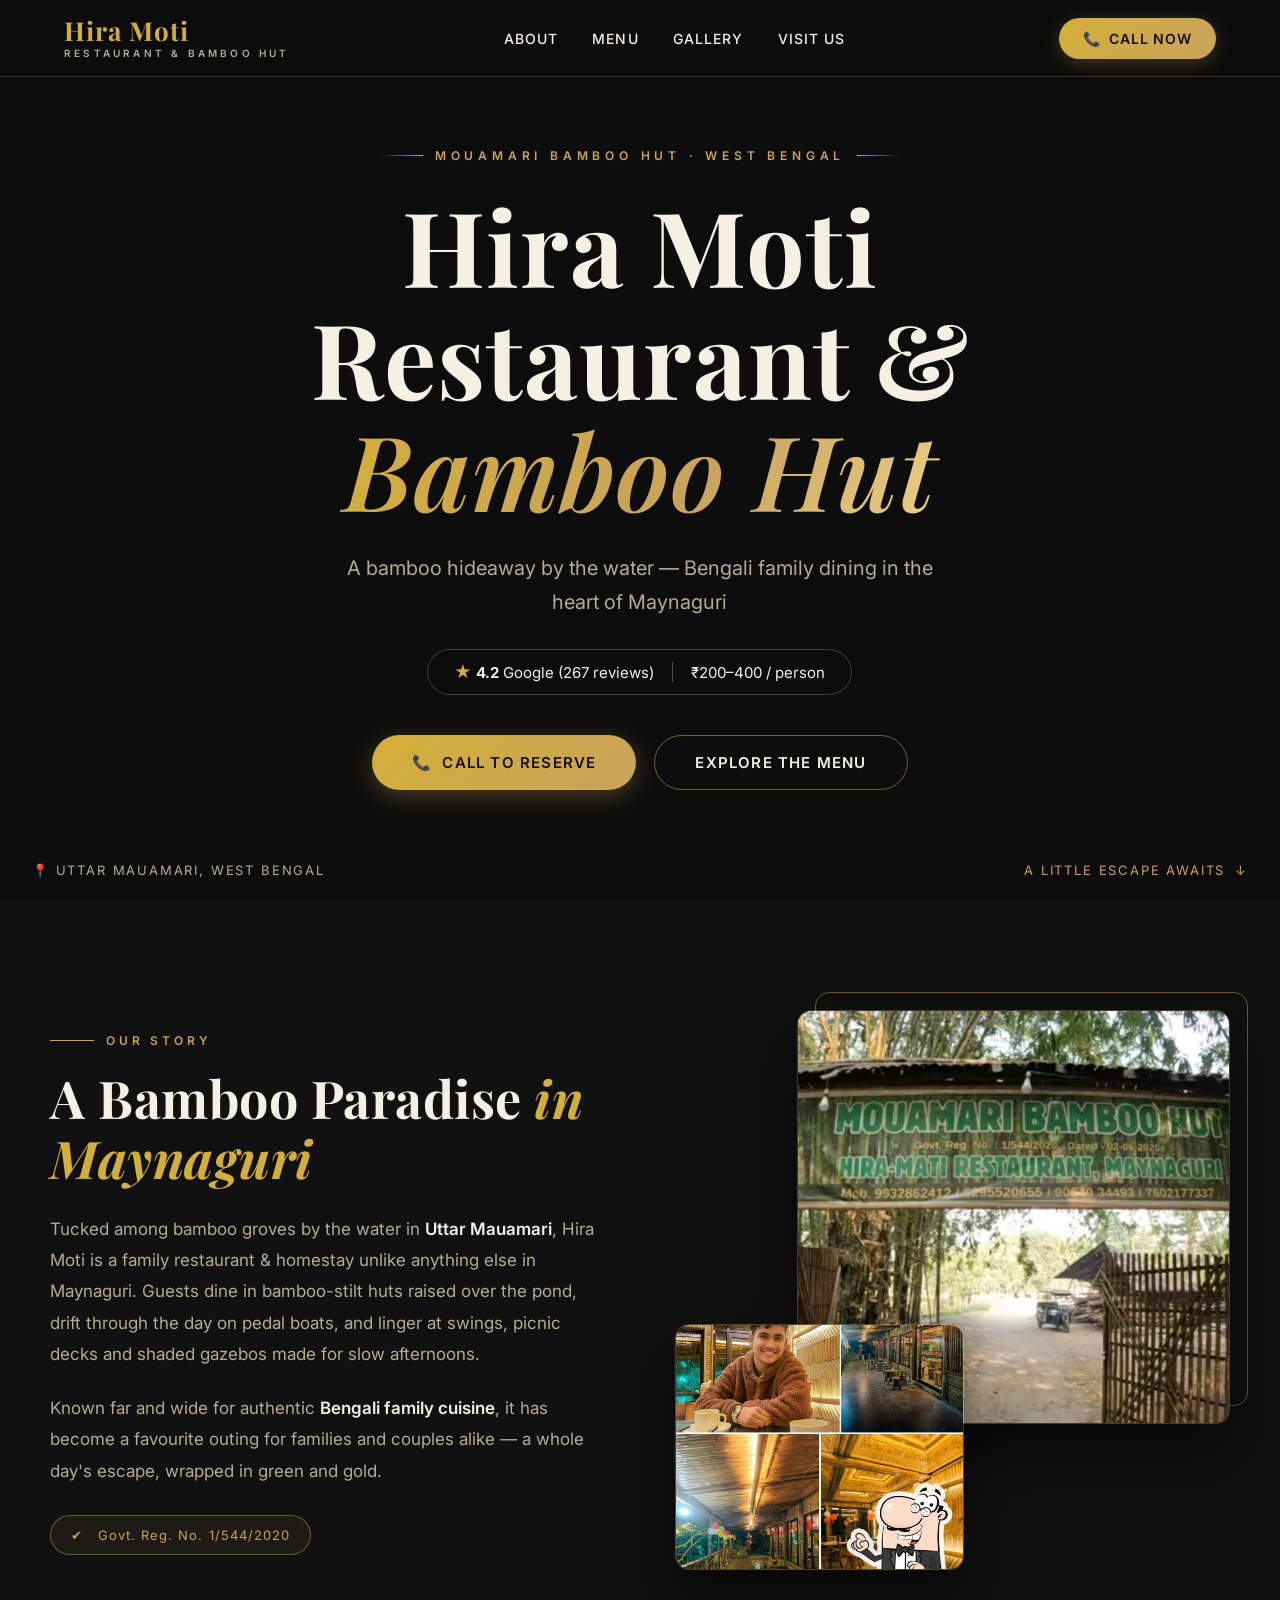
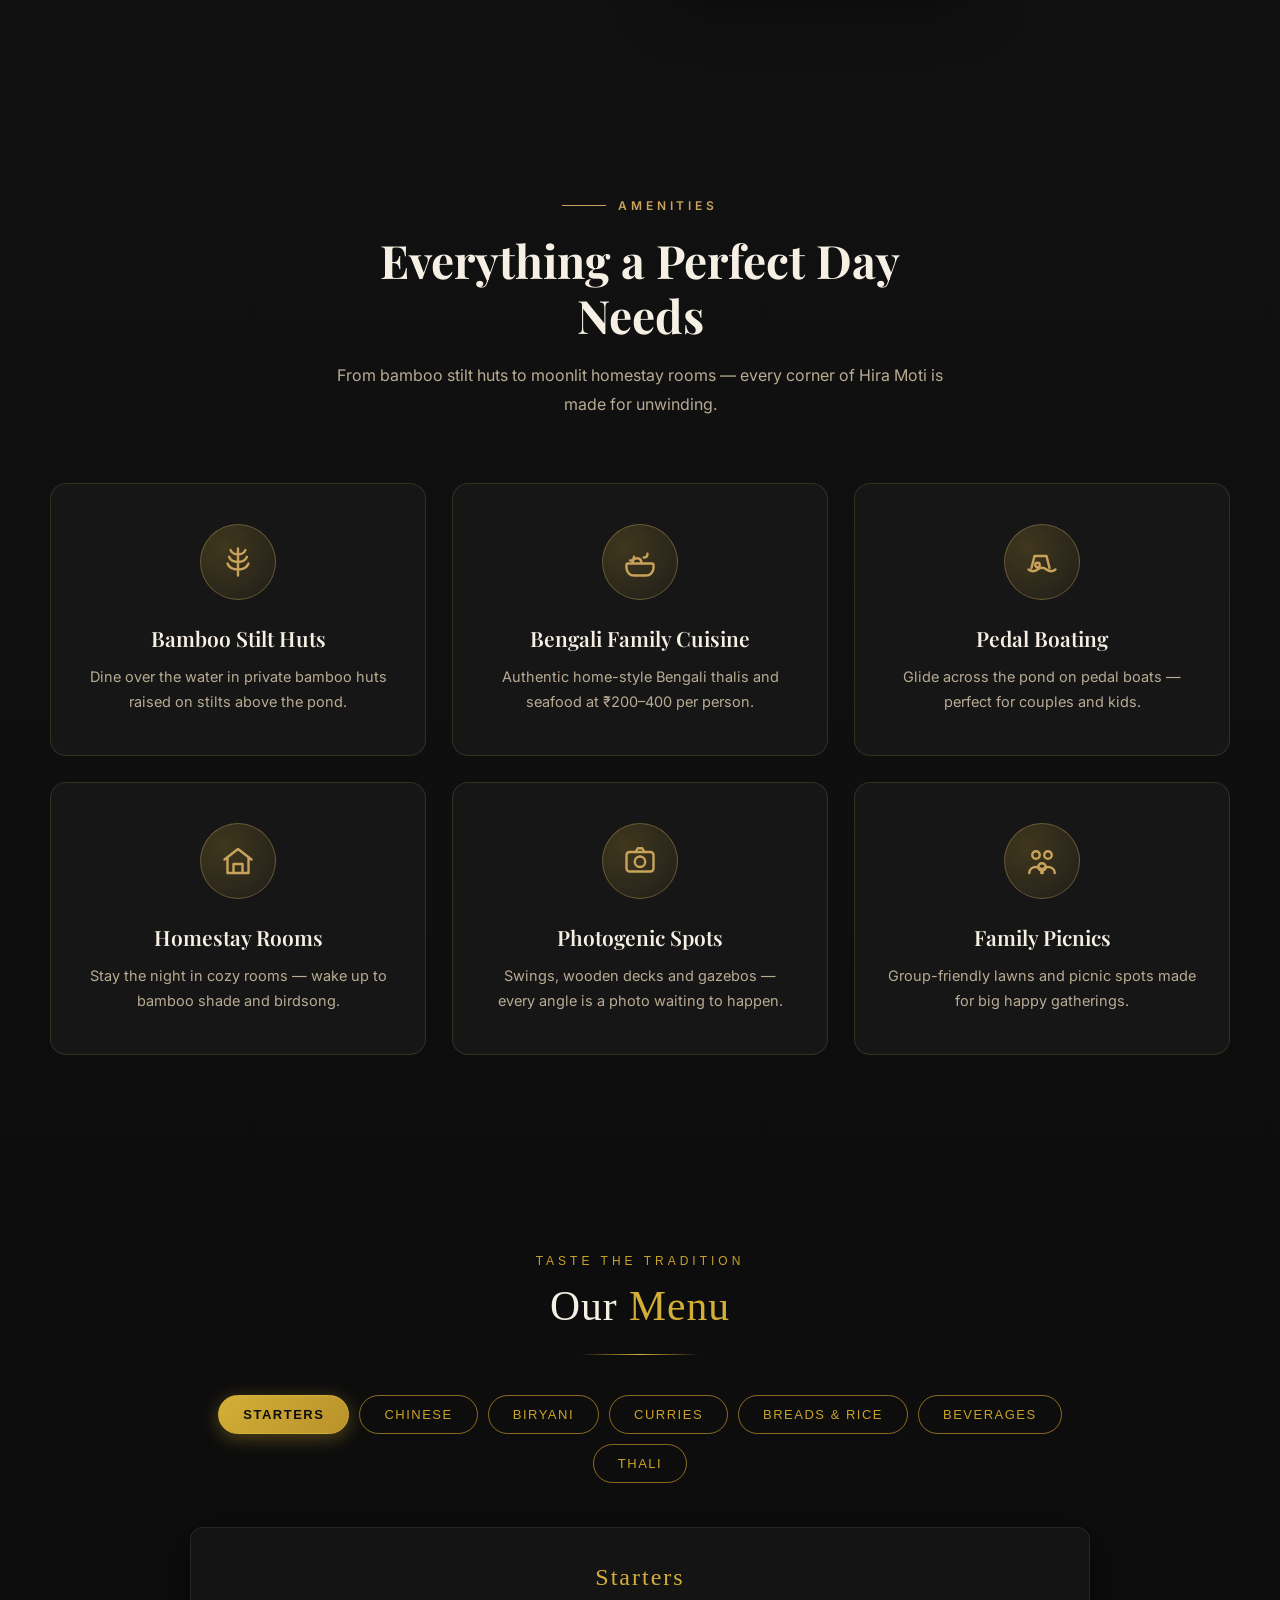
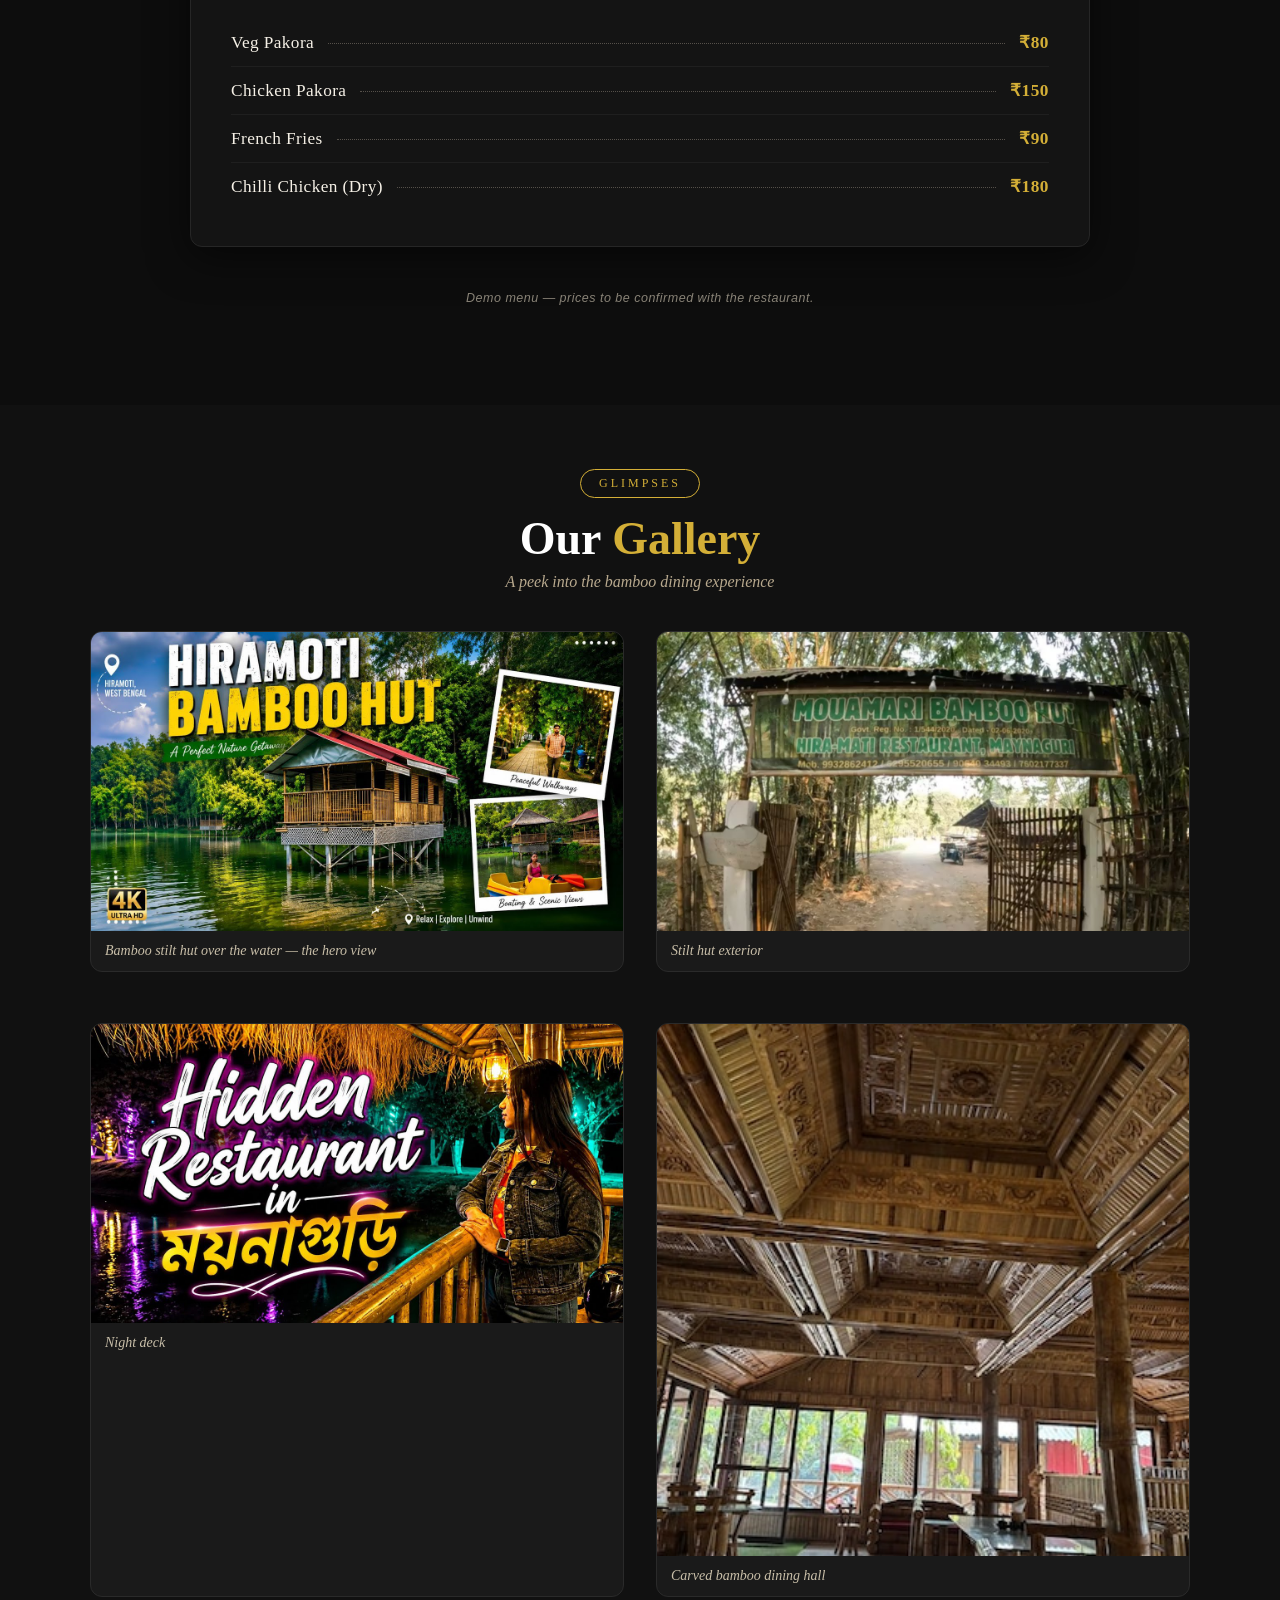
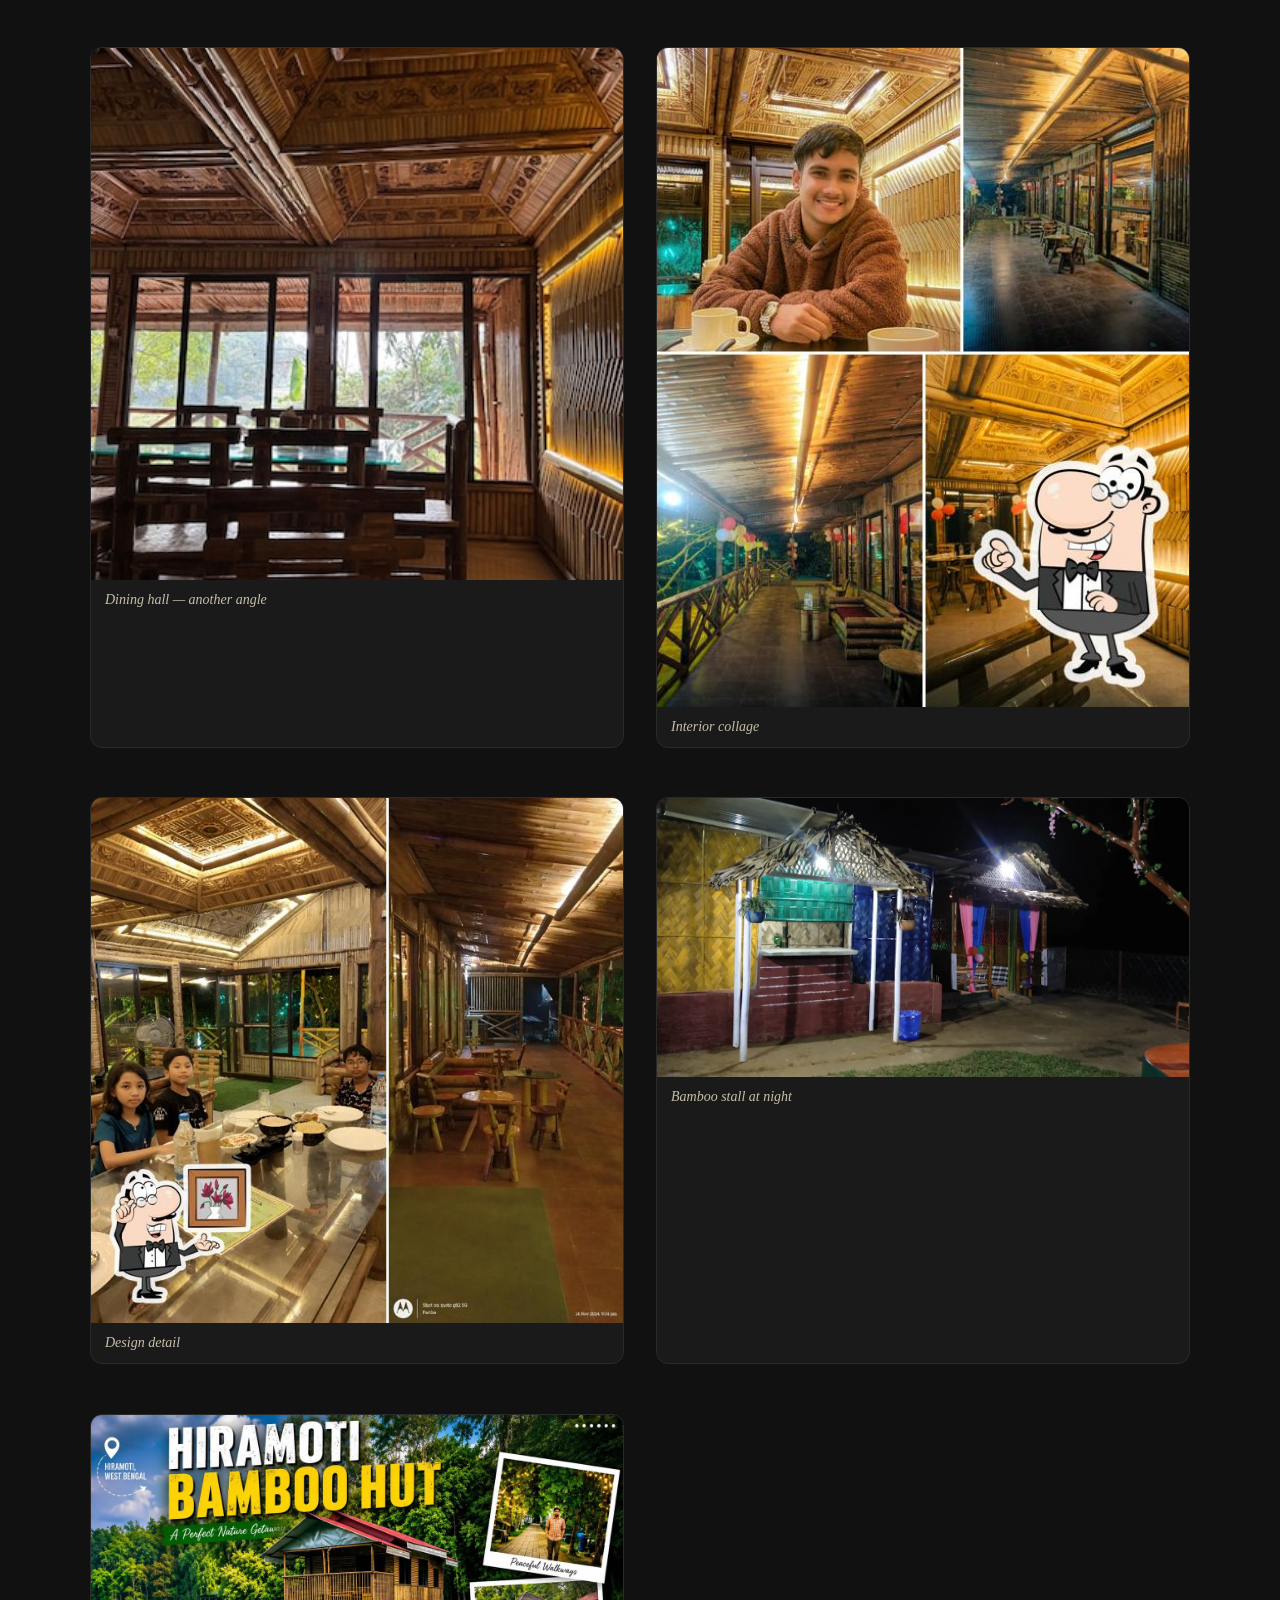
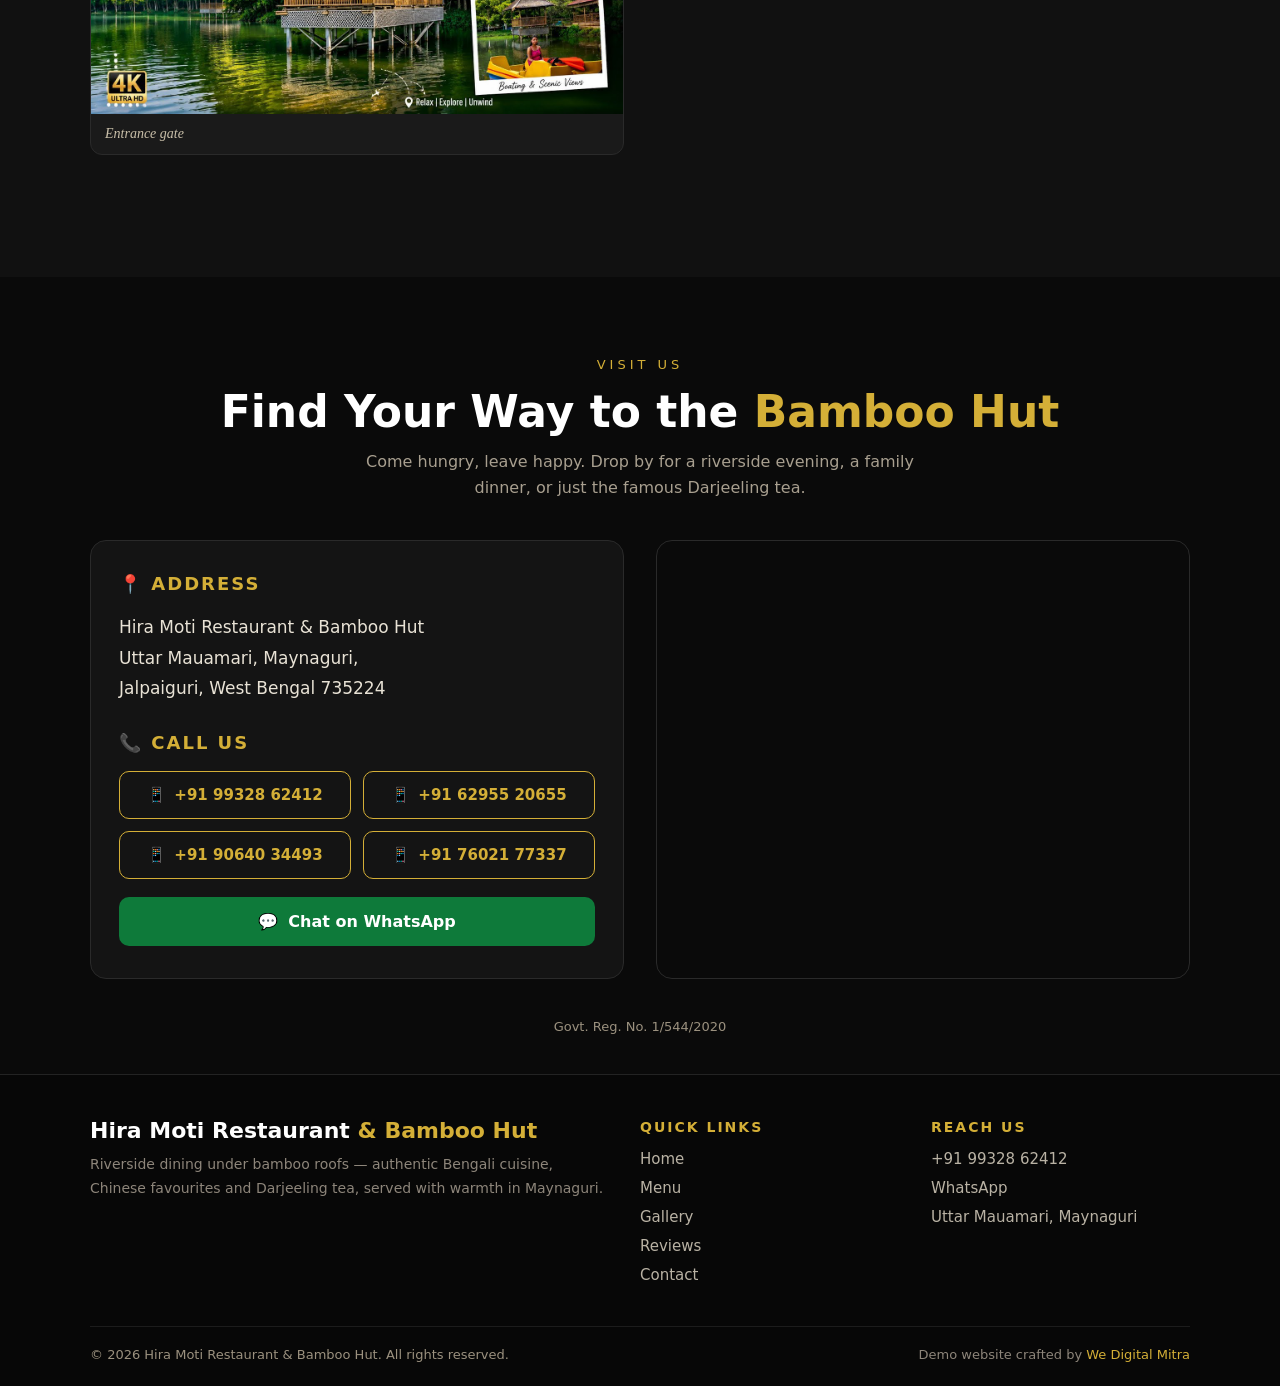
==== commit aaeba448: "Clean deploy: root chooser + /dark/ + /light/ demo sites" ====
--- a/dark/index.html
+++ b/dark/index.html
@@ -3,375 +3,1604 @@
 <head>
 <meta charset="UTF-8">
 <meta name="viewport" content="width=device-width, initial-scale=1.0">
-<title>Hira Moti Restaurant &amp; Bamboo Hut — Bengali Family Dining in Maynaguri</title>
-<meta name="description" content="Hira Moti Restaurant & Bamboo Hut — a bamboo hideaway by the water. Bengali family dining, homestay rooms, boating and fishing at Uttar Mauamari, Maynaguri, West Bengal.">
+<title>Hira Moti Restaurant &amp; Bamboo Hut | Bengali Family Dining in Maynaguri</title>
+<meta name="description" content="Dine in bamboo stilt huts at Hira Moti Restaurant, Maynaguri — authentic Bengali cuisine, a 4.2-star rated family dining spot. Call now to reserve your table.">
+<meta name="keywords" content="hira moti restaurant, bamboo hut maynaguri, bengali restaurant maynaguri, family dining north bengal, bamboo stilt hut dining, bengali cuisine maynaguri, restaurant in maynaguri, hira moti bamboo hut">
+<meta name="robots" content="index, follow">
+<link rel="canonical" href="https://hiramoti.wedigitalmitra.com/">
+<link rel="icon" href="data:image/svg+xml,%3Csvg xmlns='http://www.w3.org/2000/svg' viewBox='0 0 64 64'%3E%3Crect width='64' height='64' rx='12' fill='%230d0d0d'/%3E%3Ctext x='32' y='42' font-family='Georgia,serif' font-size='28' fill='%23c9a35c' text-anchor='middle'%3EHM%3C/text%3E%3C/svg%3E">
+<meta property="og:title" content="Hira Moti Restaurant &amp; Bamboo Hut | Bengali Family Dining in Maynaguri">
+<meta property="og:description" content="Dine in bamboo stilt huts at Hira Moti Restaurant, Maynaguri — authentic Bengali cuisine, a 4.2-star rated family dining spot. Call now to reserve your table.">
+<meta property="og:type" content="website">
+<meta property="og:url" content="https://hiramoti.wedigitalmitra.com/">
+<meta property="og:image" content="https://hiramoti.wedigitalmitra.com/photos/hero.jpg">
+<meta property="og:locale" content="en_IN">
+<meta name="twitter:card" content="summary_large_image">
+<meta name="twitter:title" content="Hira Moti Restaurant &amp; Bamboo Hut | Bengali Family Dining in Maynaguri">
+<meta name="twitter:description" content="Dine in bamboo stilt huts at Hira Moti Restaurant, Maynaguri — authentic Bengali cuisine, a 4.2-star rated family dining spot. Call now to reserve your table.">
+<meta name="twitter:image" content="https://hiramoti.wedigitalmitra.com/photos/hero.jpg">
+<script type="application/ld+json">
+{
+  "@context": "https://schema.org",
+  "@type": "Restaurant",
+  "name": "Hira Moti Restaurant & Bamboo Hut",
+  "servesCuisine": ["Bengali", "North Indian"],
+  "priceRange": "₹200-400",
+  "telephone": "+91 99328 62412",
+  "url": "https://hiramoti.wedigitalmitra.com/",
+  "image": "https://hiramoti.wedigitalmitra.com/photos/hero.jpg",
+  "address": {
+    "@type": "PostalAddress",
+    "streetAddress": "Uttar Mauamari",
+    "addressLocality": "Maynaguri",
+    "addressRegion": "West Bengal",
+    "postalCode": "735224",
+    "addressCountry": "IN"
+  },
+  "geo": {
+    "@type": "GeoCoordinates",
+    "latitude": 26.67,
+    "longitude": 88.84
+  },
+  "aggregateRating": {
+    "@type": "AggregateRating",
+    "ratingValue": "4.2",
+    "reviewCount": "267"
+  }
+}
+</script>
 <link rel="preconnect" href="https://fonts.googleapis.com">
 <link rel="preconnect" href="https://fonts.gstatic.com" crossorigin>
-<link href="https://fonts.googleapis.com/css2?family=Playfair+Display:ital,wght@0,500;0,700;0,800;1,500&family=Inter:wght@400;500;600;700&display=swap" rel="stylesheet">
-<link rel="stylesheet" href="styles.css">
+<link href="https://fonts.googleapis.com/css2?family=Playfair+Display:ital,wght@0,500;0,600;0,700;1,500;1,600&family=Inter:wght@400;500;600&display=swap" rel="stylesheet">
+<style>
+
+  /* ---- global ---- */
+  * { margin:0; padding:0; box-sizing:border-box; }
+  html { scroll-behavior:smooth; }
+  body { background:#0d0d0d; color:#f5efe4; font-family:'Inter','Segoe UI',system-ui,sans-serif; -webkit-font-smoothing:antialiased; overflow-x:hidden; }
+  section[id] { scroll-margin-top:72px; }
+  img { max-width:100%; display:block; }
+  a { color:inherit; }
+
+/* ---- from _w1-header-hero.html ---- */
+/* ---- Header + Hero scope ---- */
+  
+
+  .hm-nav,
+  .hm-hero {
+    --hm-bg: #0d0d0d;
+    --hm-gold: #c9a35c;
+    --hm-gold-bright: #d4af37;
+    --hm-cream: #f5efe4;
+    --hm-muted: #b8ab93;
+    font-family: 'Inter', 'Segoe UI', system-ui, sans-serif;
+    -webkit-font-smoothing: antialiased;
+  }
+
+  /* ============ STICKY NAV ============ */
+  .hm-nav {
+    position: fixed;
+    inset: 0 0 auto 0;
+    z-index: 1000;
+    background: rgba(13, 13, 13, 0.88);
+    backdrop-filter: blur(14px);
+    -webkit-backdrop-filter: blur(14px);
+    border-bottom: 1px solid rgba(201, 163, 92, 0.22);
+    transition: box-shadow 0.3s ease, background 0.3s ease;
+  }
+  .hm-nav-inner {
+    max-width: 1200px;
+    margin: 0 auto;
+    padding: 0 24px;
+    height: 76px;
+    display: flex;
+    align-items: center;
+    justify-content: space-between;
+    gap: 16px;
+  }
+  .hm-brand { text-decoration: none; line-height: 1.1; }
+  .hm-brand-name {
+    font-family: 'Playfair Display', Georgia, serif;
+    font-size: 26px;
+    font-weight: 700;
+    color: var(--hm-gold-bright);
+    letter-spacing: 0.04em;
+  }
+  .hm-brand-tag {
+    display: block;
+    font-size: 10px;
+    font-weight: 600;
+    letter-spacing: 0.32em;
+    color: var(--hm-muted);
+    margin-top: 3px;
+  }
+  .hm-links { display: flex; align-items: center; gap: 34px; }
+  .hm-links a {
+    color: var(--hm-cream);
+    text-decoration: none;
+    font-size: 14px;
+    font-weight: 500;
+    letter-spacing: 0.08em;
+    text-transform: uppercase;
+    position: relative;
+    transition: color 0.25s ease;
+  }
+  .hm-links a::after {
+    content: '';
+    position: absolute;
+    left: 0;
+    bottom: -6px;
+    width: 0;
+    height: 2px;
+    background: var(--hm-gold);
+    transition: width 0.3s ease;
+  }
+  .hm-links a:hover { color: var(--hm-gold-bright); }
+  .hm-links a:hover::after { width: 100%; }
+  .hm-call-btn {
+    display: inline-flex;
+    align-items: center;
+    gap: 8px;
+    background: linear-gradient(135deg, var(--hm-gold-bright), var(--hm-gold));
+    color: #14100a;
+    font-size: 14px;
+    font-weight: 600;
+    letter-spacing: 0.06em;
+    text-transform: uppercase;
+    text-decoration: none;
+    padding: 12px 24px;
+    border-radius: 999px;
+    border: none;
+    cursor: pointer;
+    transition: transform 0.25s ease, box-shadow 0.25s ease;
+    box-shadow: 0 4px 18px rgba(201, 163, 92, 0.28);
+  }
+  .hm-call-btn:hover {
+    transform: translateY(-2px);
+    box-shadow: 0 8px 26px rgba(201, 163, 92, 0.45);
+  }
+  .hm-hamburger {
+    display: none;
+    flex-direction: column;
+    justify-content: center;
+    gap: 6px;
+    width: 42px;
+    height: 42px;
+    background: transparent;
+    border: 1px solid rgba(201, 163, 92, 0.35);
+    border-radius: 8px;
+    cursor: pointer;
+    padding: 0;
+    align-items: center;
+  }
+  .hm-hamburger span {
+    display: block;
+    width: 20px;
+    height: 2px;
+    background: var(--hm-gold);
+    border-radius: 2px;
+    transition: transform 0.3s ease, opacity 0.3s ease;
+  }
+  .hm-hamburger.open span:nth-child(1) { transform: translateY(8px) rotate(45deg); }
+  .hm-hamburger.open span:nth-child(2) { opacity: 0; }
+  .hm-hamburger.open span:nth-child(3) { transform: translateY(-8px) rotate(-45deg); }
+  .hm-mobile-menu {
+    display: none;
+    background: rgba(13, 13, 13, 0.97);
+    border-bottom: 1px solid rgba(201, 163, 92, 0.22);
+    padding: 12px 24px 24px;
+    flex-direction: column;
+    gap: 4px;
+  }
+  .hm-mobile-menu.open { display: flex; }
+  .hm-mobile-menu a {
+    color: var(--hm-cream);
+    text-decoration: none;
+    font-size: 15px;
+    font-weight: 500;
+    letter-spacing: 0.08em;
+    text-transform: uppercase;
+    padding: 12px 0;
+    border-bottom: 1px solid rgba(201, 163, 92, 0.12);
+    transition: color 0.25s ease;
+  }
+  .hm-mobile-menu a:hover { color: var(--hm-gold-bright); }
+  .hm-mobile-menu .hm-call-btn { margin-top: 14px; justify-content: center; }
+
+  /* ============ HERO ============ */
+  .hm-hero {
+    position: relative;
+    min-height: 100svh;
+    display: flex;
+    flex-direction: column;
+    justify-content: center;
+    align-items: center;
+    text-align: center;
+    color: var(--hm-cream);
+    background: var(--hm-bg) url('hero.jpg') center / cover no-repeat;
+    padding: 120px 24px 90px;
+    overflow: hidden;
+  }
+  .hm-hero::before {
+    content: '';
+    position: absolute;
+    inset: 0;
+    background:
+      linear-gradient(to bottom,
+        rgba(13, 13, 13, 0.78) 0%,
+        rgba(13, 13, 13, 0.45) 35%,
+        rgba(13, 13, 13, 0.35) 60%,
+        rgba(13, 13, 13, 0.88) 100%);
+    pointer-events: none;
+  }
+  .hm-hero-content {
+    position: relative;
+    z-index: 1;
+    max-width: 880px;
+    animation: hmFadeUp 1.1s ease both;
+  }
+  @keyframes hmFadeUp {
+    from { opacity: 0; transform: translateY(28px); }
+    to { opacity: 1; transform: translateY(0); }
+  }
+  .hm-eyebrow {
+    display: inline-flex;
+    align-items: center;
+    gap: 12px;
+    font-size: 12px;
+    font-weight: 600;
+    letter-spacing: 0.4em;
+    color: var(--hm-gold);
+    text-transform: uppercase;
+    margin-bottom: 26px;
+  }
+  .hm-eyebrow::before,
+  .hm-eyebrow::after {
+    content: '';
+    width: 44px;
+    height: 1px;
+    background: linear-gradient(90deg, transparent, var(--hm-gold));
+  }
+  .hm-eyebrow::after {
+    background: linear-gradient(90deg, var(--hm-gold), transparent);
+  }
+  .hm-hero h1 {
+    font-family: 'Playfair Display', Georgia, serif;
+    font-size: clamp(52px, 9vw, 104px);
+    font-weight: 700;
+    line-height: 1.08;
+    color: var(--hm-cream);
+    margin: 0 0 26px;
+    letter-spacing: 0.01em;
+  }
+  .hm-hero h1 .line { display: block; }
+  .hm-hero h1 .gold-italic {
+    font-style: italic;
+    font-weight: 600;
+    background: linear-gradient(120deg, var(--hm-gold-bright), var(--hm-gold) 60%, #f0d48a);
+    -webkit-background-clip: text;
+    background-clip: text;
+    -webkit-text-fill-color: transparent;
+    color: var(--hm-gold-bright); /* fallback */
+  }
+  .hm-sub {
+    font-size: clamp(16px, 2.2vw, 20px);
+    line-height: 1.7;
+    color: var(--hm-muted);
+    max-width: 620px;
+    margin: 0 auto 30px;
+    font-weight: 400;
+  }
+  .hm-stats {
+    display: inline-flex;
+    align-items: center;
+    gap: 18px;
+    flex-wrap: wrap;
+    justify-content: center;
+    font-size: 15px;
+    color: var(--hm-cream);
+    margin-bottom: 40px;
+    padding: 12px 26px;
+    border: 1px solid rgba(201, 163, 92, 0.3);
+    border-radius: 999px;
+    background: rgba(13, 13, 13, 0.55);
+    backdrop-filter: blur(8px);
+    -webkit-backdrop-filter: blur(8px);
+  }
+  .hm-stats .star { color: var(--hm-gold-bright); font-size: 17px; }
+  .hm-stats .divider {
+    width: 1px;
+    height: 20px;
+    background: rgba(201, 163, 92, 0.4);
+  }
+  .hm-cta-row {
+    display: flex;
+    gap: 18px;
+    justify-content: center;
+    flex-wrap: wrap;
+  }
+  .hm-btn {
+    display: inline-flex;
+    align-items: center;
+    justify-content: center;
+    gap: 10px;
+    font-size: 15px;
+    font-weight: 600;
+    letter-spacing: 0.08em;
+    text-transform: uppercase;
+    text-decoration: none;
+    padding: 17px 40px;
+    border-radius: 999px;
+    transition: transform 0.25s ease, box-shadow 0.25s ease, background 0.25s ease, color 0.25s ease;
+    cursor: pointer;
+  }
+  .hm-btn-gold {
+    background: linear-gradient(135deg, var(--hm-gold-bright), var(--hm-gold));
+    color: #14100a;
+    border: none;
+    box-shadow: 0 6px 24px rgba(201, 163, 92, 0.32);
+  }
+  .hm-btn-gold:hover {
+    transform: translateY(-3px);
+    box-shadow: 0 12px 32px rgba(201, 163, 92, 0.5);
+  }
+  .hm-btn-outline {
+    background: transparent;
+    color: var(--hm-cream);
+    border: 1px solid rgba(201, 163, 92, 0.55);
+  }
+  .hm-btn-outline:hover {
+    background: rgba(201, 163, 92, 0.12);
+    border-color: var(--hm-gold-bright);
+    transform: translateY(-3px);
+  }
+  .hm-hero-footer {
+    position: absolute;
+    left: 0;
+    right: 0;
+    bottom: 0;
+    z-index: 1;
+    display: flex;
+    align-items: center;
+    justify-content: space-between;
+    padding: 22px 32px;
+    font-size: 13px;
+    letter-spacing: 0.14em;
+    text-transform: uppercase;
+    color: var(--hm-muted);
+  }
+  .hm-hero-footer .escape {
+    display: inline-flex;
+    align-items: center;
+    gap: 10px;
+    color: var(--hm-gold);
+  }
+  .hm-hero-footer .escape .arrow {
+    display: inline-block;
+    animation: hmBounce 1.8s ease-in-out infinite;
+  }
+  @keyframes hmBounce {
+    0%, 100% { transform: translateY(0); }
+    50% { transform: translateY(6px); }
+  }
+
+  /* ============ RESPONSIVE ============ */
+  @media (max-width: 860px) {
+    .hm-links, .hm-nav .hm-call-btn { display: none; }
+    .hm-hamburger { display: flex; }
+  }
+  @media (max-width: 560px) {
+    .hm-nav-inner { height: 68px; padding: 0 18px; }
+    .hm-brand-name { font-size: 22px; }
+    .hm-brand-tag { font-size: 9px; letter-spacing: 0.26em; }
+    .hm-hero { padding: 110px 18px 120px; }
+    .hm-eyebrow { font-size: 10px; letter-spacing: 0.28em; }
+    .hm-eyebrow::before, .hm-eyebrow::after { width: 26px; }
+    .hm-sub { margin-bottom: 24px; }
+    .hm-stats { gap: 12px; padding: 10px 18px; font-size: 13px; }
+    .hm-cta-row { flex-direction: column; width: 100%; max-width: 320px; margin: 0 auto; }
+    .hm-btn { width: 100%; padding: 15px 24px; }
+    .hm-hero-footer {
+      flex-direction: column;
+      gap: 10px;
+      text-align: center;
+      font-size: 11px;
+      padding: 18px;
+    }
+  }
+/* ---- from _w2-about.html ---- */
+/* ---- About + Features scope ---- */
+  .hm-about,
+  .hm-features {
+    --hm-bg: #111111;
+    --hm-card: #161616;
+    --hm-gold: #c9a35c;
+    --hm-gold-bright: #d4af37;
+    --hm-cream: #f5efe4;
+    --hm-muted: #b8ab93;
+    font-family: 'Inter', 'Segoe UI', system-ui, sans-serif;
+    -webkit-font-smoothing: antialiased;
+    color: var(--hm-cream);
+  }
+
+  /* ============ ABOUT ============ */
+  .hm-about {
+    background: var(--hm-bg);
+    padding: 110px 24px;
+  }
+  .hm-about-inner {
+    max-width: 1180px;
+    margin: 0 auto;
+    display: grid;
+    grid-template-columns: 1fr 1fr;
+    gap: 70px;
+    align-items: center;
+  }
+
+  .hm-section-label {
+    display: inline-flex;
+    align-items: center;
+    gap: 12px;
+    font-size: 12px;
+    font-weight: 600;
+    letter-spacing: 0.32em;
+    color: var(--hm-gold);
+    text-transform: uppercase;
+    margin-bottom: 20px;
+  }
+  .hm-section-label::before {
+    content: '';
+    width: 44px;
+    height: 1px;
+    background: var(--hm-gold);
+    display: inline-block;
+  }
+
+  .hm-about h2 {
+    font-family: 'Playfair Display', Georgia, serif;
+    font-size: clamp(34px, 4.4vw, 52px);
+    font-weight: 700;
+    line-height: 1.15;
+    color: var(--hm-cream);
+    margin: 0 0 26px;
+    letter-spacing: 0.01em;
+  }
+  .hm-about h2 em {
+    font-style: italic;
+    color: var(--hm-gold-bright);
+  }
+
+  .hm-about p {
+    font-size: 17px;
+    line-height: 1.85;
+    color: var(--hm-muted);
+    margin: 0 0 22px;
+  }
+  .hm-about p strong { color: var(--hm-cream); font-weight: 600; }
+
+  .hm-reg-badge {
+    display: inline-flex;
+    align-items: center;
+    gap: 10px;
+    margin-top: 6px;
+    padding: 11px 20px;
+    border: 1px solid rgba(201, 163, 92, 0.45);
+    border-radius: 100px;
+    font-size: 13px;
+    letter-spacing: 0.08em;
+    color: var(--hm-gold);
+    background: rgba(201, 163, 92, 0.07);
+  }
+
+  /* Side image collage */
+  .hm-about-media {
+    position: relative;
+    min-height: 560px;
+  }
+  .hm-about-media .hm-img-main,
+  .hm-about-media .hm-img-accent {
+    position: absolute;
+    border-radius: 14px;
+    object-fit: cover;
+    box-shadow: 0 30px 60px rgba(0, 0, 0, 0.55);
+  }
+  .hm-about-media .hm-img-main {
+    top: 0;
+    right: 0;
+    width: 78%;
+    height: 74%;
+    border: 1px solid rgba(201, 163, 92, 0.28);
+  }
+  .hm-about-media .hm-img-accent {
+    bottom: 0;
+    left: 0;
+    width: 52%;
+    height: 44%;
+    border: 1px solid rgba(201, 163, 92, 0.35);
+  }
+  .hm-about-media .hm-img-frame {
+    position: absolute;
+    top: -18px;
+    right: -18px;
+    width: 78%;
+    height: 74%;
+    border: 1px solid rgba(201, 163, 92, 0.5);
+    border-radius: 14px;
+    pointer-events: none;
+  }
+
+  /* ============ FEATURES ============ */
+  .hm-features {
+    background: linear-gradient(180deg, #111111 0%, #0d0d0d 100%);
+    padding: 110px 24px 120px;
+  }
+  .hm-features-inner {
+    max-width: 1180px;
+    margin: 0 auto;
+  }
+  .hm-features-head {
+    text-align: center;
+    max-width: 640px;
+    margin: 0 auto 64px;
+  }
+  .hm-features-head .hm-section-label { justify-content: center; }
+  .hm-features-head h2 {
+    font-family: 'Playfair Display', Georgia, serif;
+    font-size: clamp(32px, 4vw, 46px);
+    font-weight: 700;
+    color: var(--hm-cream);
+    margin: 0 0 18px;
+    line-height: 1.2;
+  }
+  .hm-features-head p {
+    color: var(--hm-muted);
+    font-size: 16px;
+    line-height: 1.8;
+    margin: 0;
+  }
+
+  .hm-feature-grid {
+    display: grid;
+    grid-template-columns: repeat(3, 1fr);
+    gap: 26px;
+  }
+  .hm-feature-card {
+    background: var(--hm-card);
+    border: 1px solid rgba(201, 163, 92, 0.18);
+    border-radius: 16px;
+    padding: 40px 32px;
+    text-align: center;
+    transition: transform 0.35s ease, border-color 0.35s ease, box-shadow 0.35s ease;
+  }
+  .hm-feature-card:hover {
+    transform: translateY(-8px);
+    border-color: rgba(201, 163, 92, 0.55);
+    box-shadow: 0 24px 48px rgba(0, 0, 0, 0.5), 0 0 0 1px rgba(201, 163, 92, 0.12);
+  }
+  .hm-feature-icon {
+    width: 76px;
+    height: 76px;
+    margin: 0 auto 24px;
+    border-radius: 50%;
+    display: flex;
+    align-items: center;
+    justify-content: center;
+    background: radial-gradient(circle at 30% 30%, rgba(212, 175, 55, 0.22), rgba(201, 163, 92, 0.06));
+    border: 1px solid rgba(201, 163, 92, 0.4);
+  }
+  .hm-feature-icon svg {
+    width: 36px;
+    height: 36px;
+    stroke: var(--hm-gold);
+    fill: none;
+    stroke-width: 1.6;
+    stroke-linecap: round;
+    stroke-linejoin: round;
+  }
+  .hm-feature-card h3 {
+    font-family: 'Playfair Display', Georgia, serif;
+    font-size: 21px;
+    font-weight: 600;
+    color: var(--hm-cream);
+    margin: 0 0 12px;
+  }
+  .hm-feature-card p {
+    font-size: 14.5px;
+    line-height: 1.75;
+    color: var(--hm-muted);
+    margin: 0;
+  }
+
+  /* ============ RESPONSIVE ============ */
+  @media (max-width: 960px) {
+    .hm-about-inner { grid-template-columns: 1fr; gap: 54px; }
+    .hm-about-media { min-height: 440px; }
+    .hm-feature-grid { grid-template-columns: repeat(2, 1fr); }
+    .hm-about, .hm-features { padding: 80px 20px; }
+  }
+  @media (max-width: 600px) {
+    .hm-about-media { min-height: 380px; }
+    .hm-about-media .hm-img-main { width: 88%; height: 68%; }
+    .hm-about-media .hm-img-accent { width: 60%; height: 40%; }
+    .hm-feature-grid { grid-template-columns: 1fr; }
+    .hm-feature-card { padding: 34px 26px; }
+    .hm-about h2 { font-size: 32px; }
+  }
+/* ---- from _w3-menu.html ---- */
+* { margin: 0; padding: 0; box-sizing: border-box; }
+
+  .menu-section {
+    background: #0d0d0d;
+    color: #f5f0e6;
+    font-family: Georgia, 'Times New Roman', serif;
+    padding: 80px 20px 100px;
+  }
+
+  .menu-wrap { max-width: 900px; margin: 0 auto; }
+
+  .menu-heading {
+    text-align: center;
+    margin-bottom: 12px;
+  }
+
+  .menu-heading .eyebrow {
+    font-family: Arial, Helvetica, sans-serif;
+    font-size: 12px;
+    letter-spacing: 4px;
+    text-transform: uppercase;
+    color: #c9a227;
+    margin-bottom: 14px;
+  }
+
+  .menu-heading h2 {
+    font-size: 2.6rem;
+    font-weight: 400;
+    letter-spacing: 1px;
+    color: #f5f0e6;
+  }
+
+  .menu-heading h2 .gold { color: #d4af37; }
+
+  .menu-divider {
+    width: 120px;
+    height: 1px;
+    background: linear-gradient(90deg, transparent, #d4af37, transparent);
+    margin: 24px auto 40px;
+  }
+
+  /* Tabs */
+  .menu-tabs {
+    display: flex;
+    flex-wrap: wrap;
+    justify-content: center;
+    gap: 10px;
+    margin-bottom: 44px;
+  }
+
+  .menu-tab {
+    font-family: Arial, Helvetica, sans-serif;
+    font-size: 13px;
+    letter-spacing: 1.5px;
+    text-transform: uppercase;
+    background: transparent;
+    color: #c9a227;
+    border: 1px solid #8a6d1f;
+    border-radius: 30px;
+    padding: 11px 24px;
+    cursor: pointer;
+    transition: all 0.3s ease;
+  }
+
+  .menu-tab:hover {
+    border-color: #d4af37;
+    color: #f5f0e6;
+    background: rgba(212, 175, 55, 0.08);
+  }
+
+  .menu-tab.active {
+    background: linear-gradient(135deg, #d4af37, #b8912a);
+    color: #0d0d0d;
+    border-color: #d4af37;
+    font-weight: 700;
+    box-shadow: 0 4px 18px rgba(212, 175, 55, 0.35);
+  }
+
+  /* Category panels */
+  .menu-panel {
+    display: none;
+    animation: fadeIn 0.45s ease;
+  }
+
+  .menu-panel.active { display: block; }
+
+  @keyframes fadeIn {
+    from { opacity: 0; transform: translateY(12px); }
+    to   { opacity: 1; transform: translateY(0); }
+  }
+
+  .menu-card {
+    background: #141414;
+    border: 1px solid #262626;
+    border-radius: 12px;
+    padding: 36px 40px;
+    box-shadow: 0 10px 40px rgba(0, 0, 0, 0.55);
+  }
+
+  .menu-category-title {
+    font-size: 1.5rem;
+    color: #d4af37;
+    text-align: center;
+    letter-spacing: 2px;
+    margin-bottom: 28px;
+  }
+
+  /* Item rows with dotted leaders */
+  .menu-item {
+    display: flex;
+    align-items: baseline;
+    padding: 13px 0;
+    border-bottom: 1px solid #1f1f1f;
+  }
+
+  .menu-item:last-child { border-bottom: none; }
+
+  .menu-item .name {
+    font-size: 1.08rem;
+    color: #f5f0e6;
+    letter-spacing: 0.4px;
+    white-space: nowrap;
+  }
+
+  .menu-item .dots {
+    flex: 1;
+    border-bottom: 1px dotted #55504a;
+    margin: 0 14px;
+    transform: translateY(-4px);
+    min-width: 20px;
+  }
+
+  .menu-item .price {
+    font-size: 1.08rem;
+    color: #d4af37;
+    font-weight: 600;
+    letter-spacing: 0.5px;
+    white-space: nowrap;
+  }
+
+  .menu-footnote {
+    text-align: center;
+    font-family: Arial, Helvetica, sans-serif;
+    font-size: 12.5px;
+    font-style: italic;
+    color: #8a8478;
+    margin-top: 44px;
+    letter-spacing: 0.5px;
+  }
+
+  /* Mobile */
+  @media (max-width: 600px) {
+    .menu-section { padding: 56px 14px 72px; }
+
+    .menu-heading h2 { font-size: 1.9rem; }
+
+    .menu-card { padding: 26px 20px; }
+
+    .menu-tab {
+      font-size: 11px;
+      padding: 9px 16px;
+      letter-spacing: 1px;
+    }
+
+    .menu-item .name { font-size: 0.98rem; }
+    .menu-item .price { font-size: 0.98rem; }
+    .menu-item .dots { margin: 0 10px; }
+  }
+/* ---- from _w4-gallery.html ---- */
+.hm-gallery{padding:64px 20px;background:#111;color:#f5f0e6;font-family:Georgia,'Times New Roman',serif}
+.hm-gallery-head{text-align:center;margin-bottom:40px}
+.hm-gallery-kicker{display:inline-block;letter-spacing:3px;text-transform:uppercase;font-size:12px;color:#d4af37;border:1px solid #d4af37;border-radius:999px;padding:6px 18px;margin-bottom:14px}
+.hm-gallery-title{font-size:clamp(30px,5vw,46px);margin:0 0 8px;color:#fff}
+.hm-gold{color:#d4af37}
+.hm-gallery-sub{color:#b8a98e;margin:0;font-style:italic}
+.hm-grid{max-width:1100px;margin:0 auto;columns:3;column-gap:18px}
+.hm-item{break-inside:avoid;margin:0 0 18px;background:#1a1a1a;border:1px solid #2a2a2a;border-radius:12px;overflow:hidden;cursor:zoom-in;transition:transform .25s ease,border-color .25s ease}
+.hm-item:hover{transform:translateY(-4px);border-color:#d4af37}
+.hm-item img{width:100%;display:block}
+.hm-item figcaption{padding:12px 14px;font-size:14px;color:#c9bfa9;font-style:italic}
+/* Lightbox */
+.hm-lightbox{position:fixed;inset:0;background:rgba(8,8,8,.94);display:none;align-items:center;justify-content:center;flex-direction:column;z-index:9999;padding:24px}
+.hm-lightbox.open{display:flex}
+.hm-lb-img{max-width:92vw;max-height:76vh;border-radius:10px;border:1px solid #d4af37;box-shadow:0 0 60px rgba(212,175,55,.25)}
+.hm-lb-cap{margin-top:16px;color:#e8dcc0;font-style:italic;font-size:16px;text-align:center;max-width:80vw}
+.hm-lb-close,.hm-lb-prev,.hm-lb-next{position:absolute;background:rgba(0,0,0,.5);border:1px solid #d4af37;color:#d4af37;font-size:22px;border-radius:50%;width:48px;height:48px;cursor:pointer;display:flex;align-items:center;justify-content:center;transition:background .2s}
+.hm-lb-close:hover,.hm-lb-prev:hover,.hm-lb-next:hover{background:#d4af37;color:#111}
+.hm-lb-close{top:24px;right:24px}
+.hm-lb-prev{left:20px;top:50%;transform:translateY(-50%)}
+.hm-lb-next{right:20px;top:50%;transform:translateY(-50%)}
+@media(max-width:768px){
+  .hm-grid{columns:2;column-gap:12px}
+  .hm-item{margin-bottom:12px}
+  .hm-gallery{padding:48px 14px}
+  .hm-lb-prev{left:8px}
+  .hm-lb-next{right:8px}
+}
+@media(max-width:480px){
+  .hm-grid{columns:1}
+}
+/* ---- from _w5-contact.html ---- */
+.hm-contact { background: #0a0a0a; color: #f5f0e8; font-family: 'Segoe UI', system-ui, -apple-system, sans-serif; padding: 80px 20px 0; }
+  .hm-contact .hm-wrap { max-width: 1100px; margin: 0 auto; }
+  .hm-contact .hm-label { text-align: center; letter-spacing: 4px; font-size: 13px; color: #d4af37; text-transform: uppercase; margin-bottom: 14px; }
+  .hm-contact h2 { text-align: center; font-size: clamp(28px, 5vw, 44px); margin: 0 0 12px; color: #fff; font-weight: 700; }
+  .hm-contact h2 .hm-gold { color: #d4af37; }
+  .hm-contact .hm-sub { text-align: center; color: #a89f8f; max-width: 560px; margin: 0 auto 40px; font-size: 16px; line-height: 1.6; }
+  .hm-grid { display: grid; grid-template-columns: 1fr 1fr; gap: 32px; margin-bottom: 40px; }
+  .hm-card { background: #141414; border: 1px solid #2a2a2a; border-radius: 16px; padding: 32px 28px; }
+  .hm-card h3 { color: #d4af37; font-size: 18px; letter-spacing: 2px; text-transform: uppercase; margin: 0 0 18px; }
+  .hm-addr { font-size: 17px; line-height: 1.8; color: #e8e2d5; margin: 0 0 24px; }
+  .hm-phones { display: grid; grid-template-columns: 1fr 1fr; gap: 12px; margin-bottom: 18px; }
+  .hm-phone-btn { display: flex; align-items: center; justify-content: center; gap: 8px; padding: 14px 10px; border: 1px solid #d4af37; border-radius: 10px; color: #d4af37; text-decoration: none; font-size: 15px; font-weight: 600; transition: all .25s ease; }
+  .hm-phone-btn:hover { background: #d4af37; color: #0a0a0a; }
+  .hm-wa-btn { display: flex; align-items: center; justify-content: center; gap: 10px; padding: 15px; background: #1faa53; border-radius: 10px; color: #fff; text-decoration: none; font-size: 16px; font-weight: 700; transition: all .25s ease; }
+  .hm-wa-btn:hover { background: #25d366; transform: translateY(-2px); }
+  .hm-map { border-radius: 16px; overflow: hidden; border: 1px solid #2a2a2a; min-height: 320px; }
+  .hm-map iframe { width: 100%; height: 100%; min-height: 380px; border: 0; display: block; filter: grayscale(35%) contrast(1.05); }
+  .hm-reg { text-align: center; color: #6e675c; font-size: 13px; margin: 8px 0 0; padding-bottom: 40px; }
+  .hm-footer { border-top: 1px solid #232323; background: #070707; padding: 44px 20px 24px; margin: 0 -20px; }
+  .hm-footer .hm-fwrap { max-width: 1100px; margin: 0 auto; display: grid; grid-template-columns: 2fr 1fr 1fr; gap: 32px; margin-bottom: 32px; }
+  .hm-footer .hm-brand { font-size: 22px; font-weight: 700; color: #fff; margin-bottom: 10px; }
+  .hm-footer .hm-brand span { color: #d4af37; }
+  .hm-footer .hm-tag { color: #8d857a; font-size: 14px; line-height: 1.7; }
+  .hm-footer h4 { color: #d4af37; font-size: 14px; letter-spacing: 2px; text-transform: uppercase; margin: 0 0 14px; }
+  .hm-footer ul { list-style: none; padding: 0; margin: 0; }
+  .hm-footer ul li { margin-bottom: 10px; }
+  .hm-footer ul a { color: #b9b2a4; text-decoration: none; font-size: 15px; transition: color .2s; }
+  .hm-footer ul a:hover { color: #d4af37; }
+  .hm-bottom { max-width: 1100px; margin: 0 auto; border-top: 1px solid #1c1c1c; padding-top: 20px; display: flex; justify-content: space-between; align-items: center; flex-wrap: wrap; gap: 10px; }
+  .hm-bottom p { color: #6e675c; font-size: 13px; margin: 0; }
+  .hm-bottom .hm-credit { color: #8d857a; }
+  .hm-bottom .hm-credit a { color: #d4af37; text-decoration: none; }
+  @media (max-width: 820px) {
+    .hm-grid { grid-template-columns: 1fr; }
+    .hm-phones { grid-template-columns: 1fr; }
+    .hm-footer .hm-fwrap { grid-template-columns: 1fr; gap: 24px; }
+    .hm-bottom { flex-direction: column; text-align: center; }
+    .hm-contact { padding-top: 56px; }
+  }
+/* === Commander 6 / Worker 3: scroll-reveal + hover animations (2026-10-11) === */
+/* All motion below is gated behind prefers-reduced-motion: no-preference.
+   Smooth scroll-behavior and the hero fade-up entrance already exist above. */
+@media (prefers-reduced-motion: no-preference) {
+  /* Sticky nav: subtle darkening + soft shadow once the page is scrolled */
+  .hm-nav.hm-nav-scrolled {
+    background: rgba(9, 9, 9, 0.96);
+    box-shadow: 0 10px 30px rgba(0, 0, 0, 0.55);
+  }
+
+  /* Scroll reveal: gentle fade + rise. The hidden pre-state only applies
+     once JS adds .hm-anim to <html>, so no-JS visitors always see content. */
+  .hm-anim .reveal {
+    opacity: 0;
+    transform: translateY(26px);
+    transition: opacity 0.8s ease, transform 0.8s cubic-bezier(0.22, 0.61, 0.36, 1);
+    will-change: opacity, transform;
+  }
+  .hm-anim .reveal.revealed {
+    opacity: 1;
+    transform: translateY(0);
+  }
+
+  /* Menu cards: subtle hover lift + soft gold-tinged shadow */
+  .menu-card { transition: transform 0.3s ease, box-shadow 0.3s ease; }
+  .menu-card:hover {
+    transform: translateY(-4px);
+    box-shadow: 0 18px 44px rgba(0, 0, 0, 0.5), 0 0 0 1px rgba(212, 175, 55, 0.14);
+  }
+
+  /* Gallery items: keep existing 4px lift, add soft shadow (extends existing transition) */
+  .hm-item { transition: transform 0.25s ease, border-color 0.25s ease, box-shadow 0.3s ease; }
+  .hm-item:hover { box-shadow: 0 18px 40px rgba(0, 0, 0, 0.5); }
+}
+
+/* === Commander 6 / Worker 4: mobile responsiveness fixes (2026-10-11) === */
+/* Audit notes: existing breakpoints were 860/560 (nav+hero), 960/600 (about+features),
+   600 (menu), 768/480 (gallery), 820 (contact+footer). Hamburger toggle JS verified
+   functional (toggles .open on #hmMobileMenu, closes on link click). body already has
+   overflow-x:hidden and img has max-width:100%. Issues found at 360px:
+   1) .menu-item .name uses white-space:nowrap -> long names (e.g. "Paneer Butter Masala",
+      "Chilli Chicken (Gravy)") risk horizontal overflow on 360px.
+   2) .menu-tab touch height ~34px at <=600px (below the 44px touch minimum).
+   3) .hm-hamburger is 42px (just under 44px).
+   4) Footer quick links ~33px tall each (below 44px).
+   5) Hero h1 clamp min 52px: "Restaurant &" line is borderline at 360px.
+   6) .hm-eyebrow (letter-spaced tagline + side rules) is borderline at 360px.
+   7) Map iframe min-height 380px wastes vertical space on small phones.
+   8) img lacks height:auto (width/height attrs present -> safe improvement).
+   All fixes below are additive; Workers 1-3 untouched. */
+img { height: auto; }
+
+@media (max-width: 768px) {
+  /* --- touch target upgrades --- */
+  .menu-tab { padding: 13px 20px; min-height: 44px; }
+  .hm-hamburger { width: 44px; height: 44px; }
+  .hm-footer ul li { margin-bottom: 14px; }
+  .hm-footer ul a { display: inline-block; padding: 4px 0; }
+
+  /* --- map: keep full-width, reduce vertical footprint on small screens --- */
+  .hm-map { min-height: 0; }
+  .hm-map iframe { min-height: 300px; }
+}
+
+@media (max-width: 480px) {
+  /* --- hero: guarantee no overflow on 320-360px viewports --- */
+  .hm-hero h1 { font-size: clamp(40px, 12vw, 56px); }
+  .hm-eyebrow {
+    letter-spacing: 0.2em;
+    flex-wrap: wrap;
+    row-gap: 10px;
+    text-align: center;
+  }
+  .hm-eyebrow::before, .hm-eyebrow::after { width: 18px; }
+
+  /* --- menu: allow long dish names to wrap instead of overflowing --- */
+  .menu-item .name { white-space: normal; }
+  .menu-item .price { flex-shrink: 0; }
+  .menu-footnote { font-size: 13px; }
+
+  /* --- contact card breathing room --- */
+  .hm-contact .hm-card { padding: 24px 20px; }
+
+  /* --- keep body copy comfortably readable --- */
+  .hm-about p { font-size: 16px; }
+}
+
+/* === Commander 6 / Worker 5: accessibility fixes (2026-10-11) === */
+/* Contrast audit (computed ratios): body text 17:1, muted #b8ab93 8.6:1,
+   gold #d4af37 9.2:1 — all PASS. Two failures fixed below:
+   .hm-reg / .hm-bottom (#6e675c = 3.6:1 FAIL -> #9b917f = 6.4:1 PASS)
+   WhatsApp button (white on #1faa53 = 3.0:1 FAIL -> #0e7a3a = 5.4:1 PASS;
+   hover #25d366 = 2.0:1 FAIL -> #146c37 = 6.5:1 PASS) */
+.hm-contact .hm-reg { color: #9b917f; }
+.hm-bottom p { color: #9b917f; }
+.hm-wa-btn { background: #0e7a3a; }
+.hm-wa-btn:hover { background: #146c37; }
+
+/* Skip-to-content link: visually hidden until it receives keyboard focus */
+.hm-skip {
+  position: absolute;
+  left: -9999px;
+  top: 0;
+  z-index: 10001;
+  background: #d4af37;
+  color: #14100a;
+  font-weight: 700;
+  font-size: 15px;
+  padding: 12px 22px;
+  border-radius: 0 0 10px 0;
+  text-decoration: none;
+}
+.hm-skip:focus { left: 0; }
+
+/* Visible keyboard focus indicator (gold ring, brand-consistent) */
+a:focus-visible,
+button:focus-visible,
+[tabindex]:focus-visible {
+  outline: 3px solid #d4af37;
+  outline-offset: 3px;
+  border-radius: 6px;
+}
+
+/* Anchor target for footer "Reviews" link: offset under the fixed nav */
+#reviews { scroll-margin-top: 90px; }
+
+/* Motion-sensitive users: kill the remaining un-gated motion
+   (Worker 3 already gates its reveal/hover work; smooth scroll + hero
+   entrance + bounce arrow + menu fade were not gated) */
+@media (prefers-reduced-motion: reduce) {
+  html { scroll-behavior: auto; }
+  .hm-hero-content { animation: none; }
+  .hm-hero-footer .escape .arrow { animation: none; }
+  .menu-panel { animation: none; }
+}
+</style>
 </head>
-<body>
-
-<!-- ============ NAVBAR ============ -->
-<nav id="nav">
-  <div class="wrap nav-inner">
-    <a href="#top" class="brand" aria-label="Hira Moti home">
-      <span class="brand-mark">H</span>
-      <span class="brand-name">Hira Moti<small>Bamboo Hut</small></span>
+<body id="top">
+<!-- === Commander 6 / Worker 5: accessibility fixes (2026-10-11) === -->
+<a class="hm-skip" href="#main">Skip to main content</a>
+<header class="hm-nav">
+<div class="hm-nav-inner">
+    <a class="hm-brand" href="#top" aria-label="Hira Moti Restaurant and Bamboo Hut">
+      <span class="hm-brand-name">Hira Moti</span>
+      <span class="hm-brand-tag">RESTAURANT &amp; BAMBOO HUT</span>
     </a>
-    <ul class="nav-links" id="navLinks">
-      <li><a href="#about">About</a></li>
-      <li><a href="#menu">Menu</a></li>
-      <li><a href="#gallery">Gallery</a></li>
-      <li><a href="#reviews">Reviews</a></li>
-      <li><a href="#visit">Visit Us</a></li>
-    </ul>
-    <div class="nav-cta">
-      <a class="nav-phone" href="tel:+919932862412">📞 +91 99328 62412</a>
-      <button class="burger" id="burger" aria-label="Open menu" aria-expanded="false">
-        <span></span><span></span><span></span>
-      </button>
-    </div>
+
+    <nav class="hm-links" aria-label="Primary">
+      <a href="#about">About</a>
+      <a href="#menu">Menu</a>
+      <a href="#gallery">Gallery</a>
+      <a href="#visit">Visit Us</a>
+    </nav>
+
+    <a class="hm-call-btn" href="tel:+919932862412" aria-label="Call Hira Moti now">
+      <span aria-hidden="true">📞</span> Call Now
+    </a>
+
+    <button class="hm-hamburger" id="hmHamburger" aria-label="Open menu" aria-expanded="false">
+      <span></span><span></span><span></span>
+    </button>
   </div>
-</nav>
-
-<!-- ============ HERO ============ -->
-<header class="hero" id="top">
-  <div class="wrap hero-content">
-    <span class="hero-badge">✦ Mouamari Bamboo Hut · West Bengal</span>
-    <h1>Hira <span class="gold">Moti</span></h1>
-    <div class="hero-sub">RESTAURANT &amp; BAMBOO HUT</div>
-    <p class="lede">A bamboo hideaway by the water — Bengali family dining in the heart of Maynaguri.</p>
-    <div class="hero-meta">
-      <span><span class="star">★</span> <b>4.2</b>&nbsp;on Google · 267 reviews</span>
-      <span>₹200–400 per person</span>
-      <span>Family Restaurant</span>
-    </div>
-    <div class="hero-ctas">
-      <a class="btn btn-gold" href="tel:+919932862412">📞 Call to Reserve</a>
-      <a class="btn btn-ghost" href="#menu">Explore the Menu</a>
+
+  <nav class="hm-mobile-menu" id="hmMobileMenu" aria-label="Mobile">
+    <a href="#about">About</a>
+    <a href="#menu">Menu</a>
+    <a href="#gallery">Gallery</a>
+    <a href="#visit">Visit Us</a>
+    <a class="hm-call-btn" href="tel:+919932862412"><span aria-hidden="true">📞</span> Call Now</a>
+  </nav>
+</header>
+
+<main id="main">
+
+<section class="hm-hero">
+  <div class="hm-hero-content">
+    <p class="hm-eyebrow">Mouamari Bamboo Hut · West Bengal</p>
+
+    <h1>
+      <span class="line">Hira Moti</span>
+      <span class="line">Restaurant &amp;</span>
+      <span class="line gold-italic">Bamboo Hut</span>
+    </h1>
+
+    <p class="hm-sub">A bamboo hideaway by the water — Bengali family dining in the heart of Maynaguri</p>
+
+    <div class="hm-stats" id="reviews" aria-label="Ratings and pricing">
+      <span><span class="star" aria-hidden="true">★</span> <strong>4.2</strong> Google (267 reviews)</span>
+      <span class="divider" aria-hidden="true"></span>
+      <span>₹200–400 / person</span>
+    </div>
+
+    <div class="hm-cta-row">
+      <a class="hm-btn hm-btn-gold" href="tel:+919932862412"><span aria-hidden="true">📞</span> Call to Reserve</a>
+      <a class="hm-btn hm-btn-outline" href="#menu">Explore the Menu</a>
     </div>
   </div>
-  <div class="scroll-hint">Scroll</div>
-</header>
-
-<!-- ============ ABOUT ============ -->
-<section class="about" id="about">
-  <div class="wrap">
-    <div class="about-grid">
-      <figure class="about-img reveal">
-        <img src="assets/yt-hidden-resort.jpg" alt="Night deck at Hira Moti Bamboo Hut over the water">
-        <figcaption>The bamboo deck by night — lit, calm, and made for long family dinners.</figcaption>
-      </figure>
-      <div class="about-copy reveal" data-delay="1">
-        <span class="eyebrow">Our Story</span>
-        <h2 class="section-title">A Hideaway Built<br>from <em>Bamboo &amp; Water</em></h2>
-        <p>Nestled on the banks at <strong>Uttar Mauamari, Maynaguri</strong>, Hira Moti Restaurant &amp; Bamboo Hut is where Bengal's love for food meets the quiet of the water. Hand-woven bamboo walls, stilt huts over the pond, and string lights that turn every evening golden.</p>
-        <p>Families come for the <strong>Bengali curries and biryani</strong>, linger over chowmein and tandoor breads, then end the night with boating and tea by the deck. Nobody leaves in a hurry.</p>
-        <div class="stats">
-          <div class="stat"><b>4.2 ★</b><span>Google rating</span></div>
-          <div class="stat"><b>267</b><span>Google reviews</span></div>
-          <div class="stat"><b>₹200–400</b><span>Per person</span></div>
-        </div>
-      </div>
-    </div>
-
-    <div class="features">
-      <div class="feature reveal">
-        <span class="icon">🎋</span>
-        <h3>Bamboo Architecture</h3>
-        <p>Every wall, hut and counter is hand-woven bamboo — dining inside a living craft of Bengal.</p>
-      </div>
-      <div class="feature reveal" data-delay="1">
-        <span class="icon">🌊</span>
-        <h3>Waterside Setting</h3>
-        <p>Stilt huts over the pond, evening breezes, boating and fishing right outside your table.</p>
-      </div>
-      <div class="feature reveal" data-delay="2">
-        <span class="icon">👨‍👩‍👧‍👦</span>
-        <h3>Family Dining</h3>
-        <p>Spacious halls and open decks built for big families, celebrations and slow Sunday lunches.</p>
-      </div>
-      <div class="feature reveal" data-delay="3">
-        <span class="icon">🚣</span>
-        <h3>Boating</h3>
-        <p>Glide across the pond beside the stilt huts — a favourite with kids and couples alike.</p>
-      </div>
-    </div>
+
+  <div class="hm-hero-footer">
+    <span><span aria-hidden="true">📍</span> Uttar Mauamari, West Bengal</span>
+    <span class="escape">A Little Escape Awaits <span class="arrow" aria-hidden="true">↓</span></span>
   </div>
 </section>
 
-<hr class="hairline">
-
-<!-- ============ MENU ============ -->
-<section class="menu-sec" id="menu">
-  <div class="wrap">
-    <div class="center reveal">
-      <span class="eyebrow center">The Menu</span>
-      <h2 class="section-title">Bengali Classics, <em>Tandoor &amp; Chinese</em></h2>
-      <p class="section-sub">From smoky tandoor breads to home-style Bengali curries — honest food at family prices.</p>
-    </div>
-
-    <p class="menu-note-top reveal">⚠️ <b style="color:var(--gold)">Demo menu — prices indicative, to be confirmed with owner.</b></p>
-
-    <div class="menu-tabs reveal" role="tablist" aria-label="Menu categories">
-      <button class="tab active" data-tab="biryani" role="tab" aria-selected="true">Biryani</button>
-      <button class="tab" data-tab="tandoor" role="tab" aria-selected="false">Tandoor Breads</button>
-      <button class="tab" data-tab="curries" role="tab" aria-selected="false">Curries</button>
-      <button class="tab" data-tab="chinese" role="tab" aria-selected="false">Chinese</button>
-      <button class="tab" data-tab="snacks" role="tab" aria-selected="false">Snacks</button>
-      <button class="tab" data-tab="beverages" role="tab" aria-selected="false">Beverages</button>
-      <button class="tab" data-tab="desserts" role="tab" aria-selected="false">Desserts</button>
-    </div>
-
-    <!-- Biryani -->
-    <div class="menu-panel active" id="panel-biryani" role="tabpanel">
-      <div class="dish"><div><span class="dish-name">Veg Biryani</span></div><span class="dish-dots"></span><span class="dish-price">₹130</span></div>
-      <div class="dish"><div><span class="dish-name">Chicken Biryani</span><span class="dish-desc">The house favourite</span></div><span class="dish-dots"></span><span class="dish-price">₹170</span></div>
-      <div class="dish"><div><span class="dish-name">Egg Biryani</span></div><span class="dish-dots"></span><span class="dish-price">₹120</span></div>
-      <div class="dish"><div><span class="dish-name">Chicken Biryani (Family Pack)</span><span class="dish-desc">Feeds the whole table</span></div><span class="dish-dots"></span><span class="dish-price">₹450</span></div>
-    </div>
-
-    <!-- Snacks -->
-    <div class="menu-panel" id="panel-snacks" role="tabpanel">
-      <div class="dish"><div><span class="dish-name">Veg Pakora</span><span class="dish-desc">Crisp monsoon-style fritters</span></div><span class="dish-dots"></span><span class="dish-price">₹80</span></div>
-      <div class="dish"><div><span class="dish-name">Chicken Pakora</span><span class="dish-desc">Golden fried, served with red sauce</span></div><span class="dish-dots"></span><span class="dish-price">₹150</span></div>
-      <div class="dish"><div><span class="dish-name">French Fries</span><span class="dish-desc">Salted, golden, family favourite</span></div><span class="dish-dots"></span><span class="dish-price">₹90</span></div>
-      <div class="dish"><div><span class="dish-name">Chilli Chicken (Dry)</span><span class="dish-desc">Indo-Chinese classic, fiery toss</span></div><span class="dish-dots"></span><span class="dish-price">₹180</span></div>
-      <div class="dish"><div><span class="dish-name">Momo (Veg, 8 pc)</span><span class="dish-desc">Steamed, with spicy red chutney</span></div><span class="dish-dots"></span><span class="dish-price">₹90</span></div>
-      <div class="dish"><div><span class="dish-name">Momo (Chicken, 8 pc)</span><span class="dish-desc">Steamed, with spicy red chutney</span></div><span class="dish-dots"></span><span class="dish-price">₹120</span></div>
-    </div>
-
-    <!-- Chinese -->
-    <div class="menu-panel" id="panel-chinese" role="tabpanel">
-      <div class="dish"><div><span class="dish-name">Veg Chowmein</span></div><span class="dish-dots"></span><span class="dish-price">₹100</span></div>
-      <div class="dish"><div><span class="dish-name">Chicken Chowmein</span></div><span class="dish-dots"></span><span class="dish-price">₹140</span></div>
-      <div class="dish"><div><span class="dish-name">Veg Fried Rice</span></div><span class="dish-dots"></span><span class="dish-price">₹110</span></div>
-      <div class="dish"><div><span class="dish-name">Chicken Fried Rice</span></div><span class="dish-dots"></span><span class="dish-price">₹150</span></div>
-      <div class="dish"><div><span class="dish-name">Chilli Chicken (Gravy)</span></div><span class="dish-dots"></span><span class="dish-price">₹200</span></div>
-    </div>
-
-    <!-- Tandoor -->
-    <div class="menu-panel" id="panel-tandoor" role="tabpanel">
-      <h3 class="menu-group-title">Tandoor Breads</h3>
-      <div class="dish"><div><span class="dish-name">Tandoori Roti</span></div><span class="dish-dots"></span><span class="dish-price">₹15</span></div>
-      <div class="dish"><div><span class="dish-name">Naan</span></div><span class="dish-dots"></span><span class="dish-price">₹30</span></div>
-      <div class="dish"><div><span class="dish-name">Butter Naan</span></div><span class="dish-dots"></span><span class="dish-price">₹40</span></div>
-      <h3 class="menu-group-title">Rice</h3>
-      <div class="dish"><div><span class="dish-name">Jeera Rice</span></div><span class="dish-dots"></span><span class="dish-price">₹110</span></div>
-      <div class="dish"><div><span class="dish-name">Steamed Rice</span></div><span class="dish-dots"></span><span class="dish-price">₹80</span></div>
-    </div>
-
-    <!-- Curries -->
-    <div class="menu-panel" id="panel-curries" role="tabpanel">
-      <h3 class="menu-group-title">Bengali &amp; Indian Curries</h3>
-      <div class="dish"><div><span class="dish-name">Dal Fry / Tadka</span></div><span class="dish-dots"></span><span class="dish-price">₹110</span></div>
-      <div class="dish"><div><span class="dish-name">Mixed Veg Curry</span></div><span class="dish-dots"></span><span class="dish-price">₹120</span></div>
-      <div class="dish"><div><span class="dish-name">Paneer Butter Masala</span></div><span class="dish-dots"></span><span class="dish-price">₹180</span></div>
-      <div class="dish"><div><span class="dish-name">Chicken Curry (Bengali style)</span><span class="dish-desc">Slow-cooked, home spices</span></div><span class="dish-dots"></span><span class="dish-price">₹200</span></div>
-      <div class="dish"><div><span class="dish-name">Egg Curry</span></div><span class="dish-dots"></span><span class="dish-price">₹140</span></div>
-      <h3 class="menu-group-title">Thalis</h3>
-      <div class="dish"><div><span class="dish-name">Veg Thali</span><span class="dish-desc">Rice, dal, veg, roti, salad</span></div><span class="dish-dots"></span><span class="dish-price">₹150</span></div>
-      <div class="dish"><div><span class="dish-name">Chicken Thali</span><span class="dish-desc">Full Bengali spread</span></div><span class="dish-dots"></span><span class="dish-price">₹220</span></div>
-    </div>
-
-    <!-- Beverages -->
-    <div class="menu-panel" id="panel-beverages" role="tabpanel">
-      <div class="dish"><div><span class="dish-name">Tea</span><span class="dish-desc">Kulhad-style</span></div><span class="dish-dots"></span><span class="dish-price">₹20</span></div>
-      <div class="dish"><div><span class="dish-name">Coffee</span></div><span class="dish-dots"></span><span class="dish-price">₹40</span></div>
-      <div class="dish"><div><span class="dish-name">Cold Drinks</span></div><span class="dish-dots"></span><span class="dish-price">₹40</span></div>
-      <div class="dish"><div><span class="dish-name">Fresh Lime Soda</span></div><span class="dish-dots"></span><span class="dish-price">₹60</span></div>
-      <div class="dish"><div><span class="dish-name">Lassi (Sweet / Salted)</span></div><span class="dish-dots"></span><span class="dish-price">₹70</span></div>
-    </div>
-
-    <!-- Desserts -->
-    <div class="menu-panel" id="panel-desserts" role="tabpanel">
-      <div class="dish"><div><span class="dish-name">Gulab Jamun (4 pc)</span><span class="dish-desc">Warm, syrup-soaked</span></div><span class="dish-dots"></span><span class="dish-price">₹60</span></div>
-      <div class="dish"><div><span class="dish-name">Rasmalai (2 pc)</span><span class="dish-desc">Chilled, in saffron milk</span></div><span class="dish-dots"></span><span class="dish-price">₹80</span></div>
-      <div class="dish"><div><span class="dish-name">Mishti Doi</span><span class="dish-desc">Traditional sweet curd</span></div><span class="dish-dots"></span><span class="dish-price">₹50</span></div>
-      <div class="dish"><div><span class="dish-name">Ice Cream Scoop</span><span class="dish-desc">Vanilla / chocolate / mango</span></div><span class="dish-dots"></span><span class="dish-price">₹70</span></div>
-      <div class="dish"><div><span class="dish-name">Brownie with Ice Cream</span><span class="dish-desc">Warm brownie, vanilla scoop</span></div><span class="dish-dots"></span><span class="dish-price">₹130</span></div>
-    </div>
-
-    <div class="menu-foot reveal">
-      <strong>Demo menu</strong> — prices are indicative estimates for the design preview and <strong>will be confirmed with the owner</strong> before the site goes live.
+<section class="hm-about" id="about">
+  <div class="hm-about-inner">
+    <div class="hm-about-copy reveal">
+      <span class="hm-section-label">Our Story</span>
+      <h2>A Bamboo Paradise <em>in Maynaguri</em></h2>
+      <p>
+        Tucked among bamboo groves by the water in <strong>Uttar Mauamari</strong>,
+        Hira Moti is a family restaurant &amp; homestay unlike anything else in
+        Maynaguri. Guests dine in bamboo-stilt huts raised over the pond, drift
+        through the day on pedal boats, and linger at swings, picnic decks and
+        shaded gazebos made for slow afternoons.
+      </p>
+      <p>
+        Known far and wide for authentic <strong>Bengali family cuisine</strong>,
+        it has become a favourite outing for families and couples alike — a
+        whole day's escape, wrapped in green and gold.
+      </p>
+      <span class="hm-reg-badge"><span aria-hidden="true">✔</span> &nbsp;Govt. Reg. No. 1/544/2020</span>
+    </div>
+    <div class="hm-about-media reveal">
+      <div class="hm-img-frame" aria-hidden="true"></div>
+      <img class="hm-img-main" src="photos/yt-bamboo-resort.jpg" alt="Bamboo huts over the pond at Hira Moti Restaurant" loading="lazy" decoding="async" width="1280" height="720">
+      <img class="hm-img-accent" src="photos/rg-interior.jpg" alt="Warm interior of the Hira Moti dining area" loading="lazy" decoding="async" width="521" height="645">
     </div>
   </div>
 </section>
 
-<hr class="hairline">
-
-<!-- ============ GALLERY ============ -->
-<section class="gallery" id="gallery">
-  <div class="wrap">
-    <div class="center reveal">
-      <span class="eyebrow center">Gallery</span>
-      <h2 class="section-title">Step Inside the <em>Bamboo Hut</em></h2>
-      <p class="section-sub">Tap any photo to view it full-screen.</p>
-    </div>
-    <div class="masonry reveal">
-      <figure>
-        <img src="assets/hero.jpg" alt="Stilt bamboo hut over the water at Hira Moti" loading="lazy">
-        <figcaption>Stilt hut over the water</figcaption>
-      </figure>
-      <figure>
-        <img src="assets/jd-1.jpg" alt="Bamboo dining hall interior" loading="lazy">
-        <figcaption>Dining hall interior</figcaption>
-      </figure>
-      <figure>
-        <img src="assets/yt-hidden-resort.jpg" alt="Night deck with string lights" loading="lazy">
-        <figcaption>Night deck by the water</figcaption>
-      </figure>
-      <figure>
-        <img src="assets/rg-interior.jpg" alt="Restaurant interior collage" loading="lazy">
-        <figcaption>Inside the restaurant</figcaption>
-      </figure>
-      <figure>
-        <img src="assets/gmb-bamboo-stall-night.jpg" alt="Bamboo food stall at night" loading="lazy">
-        <figcaption>Bamboo stall at night</figcaption>
-      </figure>
-      <figure>
-        <img src="assets/jd-2.jpg" alt="Family dining hall" loading="lazy">
-        <figcaption>Family dining hall</figcaption>
-      </figure>
-      <figure>
-        <img src="assets/yt-bamboo-resort.jpg" alt="Entrance gate board with phone numbers" loading="lazy">
-        <figcaption>Entrance gate</figcaption>
-      </figure>
-      <figure>
-        <img src="assets/rg-design.jpg" alt="Bamboo design details" loading="lazy">
-        <figcaption>Bamboo craft details</figcaption>
-      </figure>
-      <figure>
-        <img src="assets/yt-hiramoti-restaurant.jpg" alt="Hira Moti restaurant promo artwork" loading="lazy">
-        <figcaption>Hira Moti — Maynaguri</figcaption>
-      </figure>
+
+<section class="hm-features" id="amenities">
+  <div class="hm-features-inner">
+    <div class="hm-features-head reveal">
+      <span class="hm-section-label">Amenities</span>
+      <h2>Everything a Perfect Day Needs</h2>
+      <p>From bamboo stilt huts to moonlit homestay rooms — every corner of Hira Moti is made for unwinding.</p>
+    </div>
+    <div class="hm-feature-grid">
+
+      <div class="hm-feature-card reveal">
+        <div class="hm-feature-icon">
+          <svg viewBox="0 0 24 24"><path d="M12 3v18M12 7c-2 0-4-1-5-3M12 7c2 0 4-1 5-3M12 12c-2.5 0-5-1.2-6-3.5M12 12c2.5 0 5-1.2 6-3.5M12 17c-3 0-6-1.4-7-4M12 17c3 0 6-1.4 7-4"/></svg>
+        </div>
+        <h3>Bamboo Stilt Huts</h3>
+        <p>Dine over the water in private bamboo huts raised on stilts above the pond.</p>
+      </div>
+
+      <div class="hm-feature-card reveal">
+        <div class="hm-feature-icon">
+          <svg viewBox="0 0 24 24"><path d="M4 13h16a1 1 0 0 1 1 1v2a5 5 0 0 1-5 5H8a5 5 0 0 1-5-5v-2a1 1 0 0 1 1-1zM7 13c0-2 1-3.5 3-3.5S13 11 13 13M17 6.5c0 1.5-1 2.5-2.5 2.5M8 8.5C8 10 7 11 5.5 11"/></svg>
+        </div>
+        <h3>Bengali Family Cuisine</h3>
+        <p>Authentic home-style Bengali thalis and seafood at ₹200–400 per person.</p>
+      </div>
+
+      <div class="hm-feature-card reveal">
+        <div class="hm-feature-icon">
+          <svg viewBox="0 0 24 24"><path d="M3 17c2 1.5 4 1.5 6 0s4-1.5 6 0 4 1.5 6 0M5 16l2-8h8l2 8M9 12.5a1.5 1.5 0 1 0 0 3 1.5 1.5 0 0 0 0-3z"/></svg>
+        </div>
+        <h3>Pedal Boating</h3>
+        <p>Glide across the pond on pedal boats — perfect for couples and kids.</p>
+      </div>
+
+      <div class="hm-feature-card reveal">
+        <div class="hm-feature-icon">
+          <svg viewBox="0 0 24 24"><path d="M3 11l9-7 9 7M5 9.5V20h14V9.5M9 20v-6h6v6"/></svg>
+        </div>
+        <h3>Homestay Rooms</h3>
+        <p>Stay the night in cozy rooms — wake up to bamboo shade and birdsong.</p>
+      </div>
+
+      <div class="hm-feature-card reveal">
+        <div class="hm-feature-icon">
+          <svg viewBox="0 0 24 24"><rect x="3" y="6" width="18" height="13" rx="2"/><circle cx="12" cy="12.5" r="3.5"/><path d="M9 6l1.5-2.5h3L15 6"/></svg>
+        </div>
+        <h3>Photogenic Spots</h3>
+        <p>Swings, wooden decks and gazebos — every angle is a photo waiting to happen.</p>
+      </div>
+
+      <div class="hm-feature-card reveal">
+        <div class="hm-feature-icon">
+          <svg viewBox="0 0 24 24"><circle cx="8" cy="8" r="2.5"/><circle cx="16" cy="8" r="2.5"/><circle cx="12" cy="16" r="2.5"/><path d="M3.5 20c0-2.5 2-4 4.5-4s4.5 1.5 4.5 4M11.5 20c0-2.5 2-4 4.5-4s4.5 1.5 4.5 4"/></svg>
+        </div>
+        <h3>Family Picnics</h3>
+        <p>Group-friendly lawns and picnic spots made for big happy gatherings.</p>
+      </div>
+
     </div>
   </div>
 </section>
 
-<!-- Lightbox -->
-<div class="lightbox" id="lightbox" role="dialog" aria-modal="true" aria-label="Photo viewer">
-  <button class="lb-close" id="lbClose" aria-label="Close">✕</button>
-  <button class="lb-prev" id="lbPrev" aria-label="Previous photo">‹</button>
-  <button class="lb-next" id="lbNext" aria-label="Next photo">›</button>
-  <img id="lbImg" src="" alt="">
-  <p id="lbCap"></p>
-</div>
-
-<hr class="hairline">
-
-<!-- ============ REVIEWS ============ -->
-<section class="reviews" id="reviews">
-  <div class="wrap">
-    <div class="center reveal">
-      <span class="eyebrow center">Guest Love</span>
-      <h2 class="section-title">What <em>Maynaguri</em> Says</h2>
-      <div class="g-badge">
-        <span class="score">4.2</span>
-        <span class="meta"><span class="stars">★★★★☆</span><br>on Google · 267 reviews</span>
-      </div>
-    </div>
-    <div class="rev-grid">
-      <div class="rev-card reveal">
-        <div class="stars">★★★★★</div>
-        <p>A beautiful place right by the water — the bamboo huts and the evening lights make dinner feel like a small getaway. Great spot for family evenings.</p>
-        <div class="who"><b>Google Reviewer</b> · via Google Reviews</div>
-      </div>
-      <div class="rev-card reveal" data-delay="1">
-        <div class="stars">★★★★☆</div>
-        <p>Good Bengali food at honest prices. The chicken curry with rice and the biryani were the table's favourites — portions are generous for the price.</p>
-        <div class="who"><b>Google Reviewer</b> · via Google Reviews</div>
-      </div>
-      <div class="rev-card reveal" data-delay="2">
-        <div class="stars">★★★★☆</div>
-        <p>Came for dinner, stayed for the night air. Boating on the pond and tea on the deck — the kids loved it. A proper family outing near Maynaguri.</p>
-        <div class="who"><b>Google Reviewer</b> · via Google Reviews</div>
-      </div>
-    </div>
-    <p class="rev-note reveal">Testimonials are paraphrased from recurring themes across real guest reviews — the waterside bamboo ambience, home-style Bengali food at family prices, and evenings of boating and fishing.</p>
+<section class="menu-section" id="menu">
+  <div class="menu-wrap">
+
+    <div class="menu-heading reveal">
+      <div class="eyebrow">Taste The Tradition</div>
+      <h2>Our <span class="gold">Menu</span></h2>
+      <div class="menu-divider"></div>
+    </div>
+
+    <div class="menu-tabs" role="tablist" aria-label="Menu categories">
+      <button class="menu-tab active" data-target="starters" role="tab">Starters</button>
+      <button class="menu-tab" data-target="chinese" role="tab">Chinese</button>
+      <button class="menu-tab" data-target="biryani" role="tab">Biryani</button>
+      <button class="menu-tab" data-target="curries" role="tab">Curries</button>
+      <button class="menu-tab" data-target="breads-rice" role="tab">Breads &amp; Rice</button>
+      <button class="menu-tab" data-target="beverages" role="tab">Beverages</button>
+      <button class="menu-tab" data-target="thali" role="tab">Thali</button>
+    </div>
+
+    
+    <div class="menu-panel active" id="starters" role="tabpanel">
+      <div class="menu-card reveal">
+        <div class="menu-category-title">Starters</div>
+        <div class="menu-item"><span class="name">Veg Pakora</span><span class="dots"></span><span class="price">₹80</span></div>
+        <div class="menu-item"><span class="name">Chicken Pakora</span><span class="dots"></span><span class="price">₹150</span></div>
+        <div class="menu-item"><span class="name">French Fries</span><span class="dots"></span><span class="price">₹90</span></div>
+        <div class="menu-item"><span class="name">Chilli Chicken (Dry)</span><span class="dots"></span><span class="price">₹180</span></div>
+      </div>
+    </div>
+
+    
+    <div class="menu-panel" id="chinese" role="tabpanel">
+      <div class="menu-card reveal">
+        <div class="menu-category-title">Chinese</div>
+        <div class="menu-item"><span class="name">Veg Chowmein</span><span class="dots"></span><span class="price">₹100</span></div>
+        <div class="menu-item"><span class="name">Chicken Chowmein</span><span class="dots"></span><span class="price">₹140</span></div>
+        <div class="menu-item"><span class="name">Veg Fried Rice</span><span class="dots"></span><span class="price">₹110</span></div>
+        <div class="menu-item"><span class="name">Chicken Fried Rice</span><span class="dots"></span><span class="price">₹150</span></div>
+        <div class="menu-item"><span class="name">Chilli Chicken (Gravy)</span><span class="dots"></span><span class="price">₹200</span></div>
+      </div>
+    </div>
+
+    
+    <div class="menu-panel" id="biryani" role="tabpanel">
+      <div class="menu-card reveal">
+        <div class="menu-category-title">Biryani</div>
+        <div class="menu-item"><span class="name">Veg Biryani</span><span class="dots"></span><span class="price">₹130</span></div>
+        <div class="menu-item"><span class="name">Chicken Biryani</span><span class="dots"></span><span class="price">₹170</span></div>
+        <div class="menu-item"><span class="name">Egg Biryani</span><span class="dots"></span><span class="price">₹120</span></div>
+        <div class="menu-item"><span class="name">Family Pack</span><span class="dots"></span><span class="price">₹450</span></div>
+      </div>
+    </div>
+
+    
+    <div class="menu-panel" id="curries" role="tabpanel">
+      <div class="menu-card reveal">
+        <div class="menu-category-title">Curries</div>
+        <div class="menu-item"><span class="name">Dal Fry</span><span class="dots"></span><span class="price">₹110</span></div>
+        <div class="menu-item"><span class="name">Mixed Veg</span><span class="dots"></span><span class="price">₹120</span></div>
+        <div class="menu-item"><span class="name">Paneer Butter Masala</span><span class="dots"></span><span class="price">₹180</span></div>
+        <div class="menu-item"><span class="name">Chicken Curry</span><span class="dots"></span><span class="price">₹200</span></div>
+        <div class="menu-item"><span class="name">Egg Curry</span><span class="dots"></span><span class="price">₹140</span></div>
+      </div>
+    </div>
+
+    
+    <div class="menu-panel" id="breads-rice" role="tabpanel">
+      <div class="menu-card reveal">
+        <div class="menu-category-title">Breads &amp; Rice</div>
+        <div class="menu-item"><span class="name">Tandoori Roti</span><span class="dots"></span><span class="price">₹15</span></div>
+        <div class="menu-item"><span class="name">Naan</span><span class="dots"></span><span class="price">₹30</span></div>
+        <div class="menu-item"><span class="name">Butter Naan</span><span class="dots"></span><span class="price">₹40</span></div>
+        <div class="menu-item"><span class="name">Jeera Rice</span><span class="dots"></span><span class="price">₹110</span></div>
+        <div class="menu-item"><span class="name">Steamed Rice</span><span class="dots"></span><span class="price">₹80</span></div>
+      </div>
+    </div>
+
+    
+    <div class="menu-panel" id="beverages" role="tabpanel">
+      <div class="menu-card reveal">
+        <div class="menu-category-title">Beverages</div>
+        <div class="menu-item"><span class="name">Tea</span><span class="dots"></span><span class="price">₹20</span></div>
+        <div class="menu-item"><span class="name">Coffee</span><span class="dots"></span><span class="price">₹40</span></div>
+        <div class="menu-item"><span class="name">Cold Drinks</span><span class="dots"></span><span class="price">₹40</span></div>
+        <div class="menu-item"><span class="name">Lime Soda</span><span class="dots"></span><span class="price">₹60</span></div>
+        <div class="menu-item"><span class="name">Lassi</span><span class="dots"></span><span class="price">₹70</span></div>
+      </div>
+    </div>
+
+    
+    <div class="menu-panel" id="thali" role="tabpanel">
+      <div class="menu-card reveal">
+        <div class="menu-category-title">Thali</div>
+        <div class="menu-item"><span class="name">Veg Thali</span><span class="dots"></span><span class="price">₹150</span></div>
+        <div class="menu-item"><span class="name">Chicken Thali</span><span class="dots"></span><span class="price">₹220</span></div>
+      </div>
+    </div>
+
+    <p class="menu-footnote">Demo menu — prices to be confirmed with the restaurant.</p>
+
   </div>
 </section>
 
-<hr class="hairline">
-
-<!-- ============ VISIT ============ -->
-<section class="visit" id="visit">
-  <div class="wrap">
-    <div class="center reveal">
-      <span class="eyebrow center">Find Us</span>
-      <h2 class="section-title">Come Hungry, <em>Leave Happy</em></h2>
-      <p class="section-sub">Call ahead for a table — weekends fill up fast by the water.</p>
-    </div>
-    <div class="visit-grid">
-      <div class="visit-card reveal">
-        <h3><span class="dot"></span>Address &amp; Contact</h3>
-        <p class="addr">Hira Moti Restaurant &amp; Bamboo Hut</p>
-        <p class="sub">Uttar Mauamari, Maynaguri,<br>West Bengal 735224</p>
-        <ul class="phone-list">
-          <li><a href="tel:+919932862412"><span class="pi">📞</span>+91 99328 62412</a></li>
-          <li><a href="tel:+916295520655"><span class="pi">📞</span>+91 62955 20655</a></li>
-          <li><a href="tel:+919064034493"><span class="pi">📞</span>+91 90640 34493</a></li>
-          <li><a href="tel:+917602177337"><span class="pi">📞</span>+91 76021 77337</a></li>
-        </ul>
-        <a class="wa-btn" href="https://wa.me/919932862412" target="_blank" rel="noopener">💬 Chat on WhatsApp</a>
-      </div>
-      <div class="visit-card reveal" data-delay="1">
-        <h3><span class="dot"></span>Hours</h3>
-        <div class="hours-row"><span>Monday – Sunday</span><b>Call to confirm</b></div>
-        <div class="hours-row"><span>Lunch service</span><b>Call to confirm</b></div>
-        <div class="hours-row"><span>Dinner service</span><b>Call to confirm</b></div>
-        <p class="sub" style="margin-top:22px">The deck stays lively late on weekends — reach out on WhatsApp for table bookings and family events.</p>
-        <a class="btn btn-ghost" href="https://wa.me/919932862412?text=Hi%20Hira%20Moti!%20I%27d%20like%20to%20book%20a%20table." target="_blank" rel="noopener">Book a Table</a>
-      </div>
-    </div>
-    <div class="map-frame reveal" style="margin-top:26px">
-      <iframe title="Hira Moti Restaurant & Bamboo Hut on Google Maps" loading="lazy" referrerpolicy="no-referrer-when-downgrade"
-        src="https://maps.google.com/maps?q=Hira%20Moti%20Restaurant%20Uttar%20Mauamari%20West%20Bengal%20735224&t=&z=15&ie=UTF8&iwloc=&output=embed"></iframe>
-    </div>
+<section id="gallery" class="hm-gallery">
+  <div class="hm-gallery-head reveal">
+    <span class="hm-gallery-kicker">Glimpses</span>
+    <h2 class="hm-gallery-title">Our <span class="hm-gold">Gallery</span></h2>
+    <p class="hm-gallery-sub">A peek into the bamboo dining experience</p>
+  </div>
+
+  <div class="hm-grid">
+    <figure class="hm-item reveal hm-tall">
+      <img src="photos/hero.jpg" alt="Bamboo stilt hut over water" data-cap="Bamboo stilt hut over the water — the hero view" loading="lazy" decoding="async" width="1280" height="720">
+      <figcaption>Bamboo stilt hut over the water — the hero view</figcaption>
+    </figure>
+    <figure class="hm-item reveal">
+      <img src="photos/yt-bamboo-resort.jpg" alt="Stilt hut exterior" data-cap="Stilt hut exterior" loading="lazy" decoding="async" width="1280" height="720">
+      <figcaption>Stilt hut exterior</figcaption>
+    </figure>
+    <figure class="hm-item reveal">
+      <img src="photos/yt-hidden-resort.jpg" alt="Night deck" data-cap="Night deck" loading="lazy" decoding="async" width="1280" height="720">
+      <figcaption>Night deck</figcaption>
+    </figure>
+    <figure class="hm-item reveal">
+      <img src="photos/jd-1.jpg" alt="Carved bamboo dining hall" data-cap="Carved bamboo dining hall" loading="lazy" decoding="async" width="360" height="360">
+      <figcaption>Carved bamboo dining hall</figcaption>
+    </figure>
+    <figure class="hm-item reveal hm-tall">
+      <img src="photos/jd-2.jpg" alt="Dining hall, another angle" data-cap="Dining hall — another angle" loading="lazy" decoding="async" width="360" height="360">
+      <figcaption>Dining hall — another angle</figcaption>
+    </figure>
+    <figure class="hm-item reveal">
+      <img src="photos/rg-interior.jpg" alt="Interior collage" data-cap="Interior collage" loading="lazy" decoding="async" width="521" height="645">
+      <figcaption>Interior collage</figcaption>
+    </figure>
+    <figure class="hm-item reveal">
+      <img src="photos/rg-design.jpg" alt="Design detail" data-cap="Design detail" loading="lazy" decoding="async" width="654" height="645">
+      <figcaption>Design detail</figcaption>
+    </figure>
+    <figure class="hm-item reveal hm-tall">
+      <img src="photos/gmb-bamboo-stall-night.jpg" alt="Bamboo stall at night" data-cap="Bamboo stall at night" loading="lazy" decoding="async" width="1200" height="630">
+      <figcaption>Bamboo stall at night</figcaption>
+    </figure>
+    <figure class="hm-item reveal">
+      <img src="photos/yt-hiramoti-restaurant.jpg" alt="Entrance gate" data-cap="Entrance gate" loading="lazy" decoding="async" width="1280" height="720">
+      <figcaption>Entrance gate</figcaption>
+    </figure>
+  </div>
+
+  <div class="hm-lightbox" id="hmLightbox" role="dialog" aria-modal="true" aria-label="Gallery image viewer" aria-hidden="true">
+    <button class="hm-lb-close" aria-label="Close image viewer">✕</button>
+    <button class="hm-lb-prev" aria-label="Previous image">❮</button>
+    <img class="hm-lb-img" id="hmLbImg" alt="">
+    <button class="hm-lb-next" aria-label="Next image">❯</button>
+    <p class="hm-lb-cap" id="hmLbCap"></p>
   </div>
 </section>
 
-<!-- ============ FOOTER ============ -->
-<footer>
-  <div class="wrap">
-    <div class="foot-grid">
-      <div class="foot-brand">
-        <div class="brand" style="margin-bottom:16px">
-          <span class="brand-mark">H</span>
-          <span class="brand-name">Hira Moti<small>Bamboo Hut</small></span>
+<section class="hm-contact" id="visit">
+  <div class="hm-wrap">
+    <p class="hm-label">VISIT US</p>
+    <h2>Find Your Way to the <span class="hm-gold">Bamboo Hut</span></h2>
+    <p class="hm-sub">Come hungry, leave happy. Drop by for a riverside evening, a family dinner, or just the famous Darjeeling tea.</p>
+
+    <div class="hm-grid">
+      <div class="hm-card reveal">
+        <h3><span aria-hidden="true">📍</span> Address</h3>
+        <p class="hm-addr">Hira Moti Restaurant &amp; Bamboo Hut<br>
+          Uttar Mauamari, Maynaguri,<br>
+          Jalpaiguri, West Bengal 735224</p>
+
+        <h3 style="margin-top:28px"><span aria-hidden="true">📞</span> Call Us</h3>
+        <div class="hm-phones">
+          <a class="hm-phone-btn" href="tel:+919932862412"><span aria-hidden="true">📱</span> +91 99328 62412</a>
+          <a class="hm-phone-btn" href="tel:+916295520655"><span aria-hidden="true">📱</span> +91 62955 20655</a>
+          <a class="hm-phone-btn" href="tel:+919064034493"><span aria-hidden="true">📱</span> +91 90640 34493</a>
+          <a class="hm-phone-btn" href="tel:+917602177337"><span aria-hidden="true">📱</span> +91 76021 77337</a>
         </div>
-        <p>A bamboo hideaway by the water — Bengali family dining in the heart of Maynaguri. Uttar Mauamari, West Bengal 735224.</p>
-        <p style="margin-top:12px">Govt. Reg. No. 1/544/2020</p>
-      </div>
+        <a class="hm-wa-btn" href="https://wa.me/919932862412" target="_blank" rel="noopener">
+          <span aria-hidden="true">💬</span> Chat on WhatsApp
+        </a>
+      </div>
+
+      <div class="hm-map reveal">
+        <iframe
+          title="Hira Moti Restaurant location map"
+          src="https://maps.google.com/maps?q=Hira%20Moti%20Restaurant%20Uttar%20Mauamari%20West%20Bengal%20735224&t=&z=15&ie=UTF8&iwloc=&output=embed"
+          loading="lazy"
+          referrerpolicy="no-referrer-when-downgrade"
+          allowfullscreen></iframe>
+      </div>
+    </div>
+
+    <p class="hm-reg">Govt. Reg. No. 1/544/2020</p>
+  </div>
+
+  <footer class="hm-footer">
+    <div class="hm-fwrap reveal">
       <div>
-        <h4>Explore</h4>
+        <div class="hm-brand">Hira Moti Restaurant <span>&amp; Bamboo Hut</span></div>
+        <p class="hm-tag">Riverside dining under bamboo roofs — authentic Bengali cuisine, Chinese favourites and Darjeeling tea, served with warmth in Maynaguri.</p>
+      </div>
+      <div>
+        <h4>Quick Links</h4>
         <ul>
-          <li><a href="#about">About</a></li>
+          <li><a href="#top">Home</a></li>
           <li><a href="#menu">Menu</a></li>
           <li><a href="#gallery">Gallery</a></li>
           <li><a href="#reviews">Reviews</a></li>
-          <li><a href="#visit">Visit Us</a></li>
+          <li><a href="#visit">Contact</a></li>
         </ul>
       </div>
       <div>
-        <h4>Contact</h4>
+        <h4>Reach Us</h4>
         <ul>
           <li><a href="tel:+919932862412">+91 99328 62412</a></li>
-          <li><a href="tel:+916295520655">+91 62955 20655</a></li>
-          <li><a href="tel:+919064034493">+91 90640 34493</a></li>
-          <li><a href="tel:+917602177337">+91 76021 77337</a></li>
           <li><a href="https://wa.me/919932862412" target="_blank" rel="noopener">WhatsApp</a></li>
+          <li><a href="#visit">Uttar Mauamari, Maynaguri</a></li>
         </ul>
       </div>
     </div>
-    <div class="foot-legal">
-      <span>© <span id="year">2026</span> Hira Moti Restaurant &amp; Bamboo Hut. All rights reserved.</span>
-      <span class="demo">Design demo — menu prices indicative, to be confirmed with owner.</span>
-    </div>
-  </div>
-</footer>
-
-<script src="script.js"></script>
+    <div class="hm-bottom">
+      <p>© 2026 Hira Moti Restaurant &amp; Bamboo Hut. All rights reserved.</p>
+      <p class="hm-credit">Demo website crafted by <a href="#">We Digital Mitra</a></p>
+    </div>
+  </footer>
+</section>
+</main>
+<script>
+/* ---- from _w1-header-hero.html ---- */
+(function () {
+    var btn = document.getElementById('hmHamburger');
+    var menu = document.getElementById('hmMobileMenu');
+    if (!btn || !menu) return;
+    btn.addEventListener('click', function () {
+      var open = menu.classList.toggle('open');
+      btn.classList.toggle('open', open);
+      btn.setAttribute('aria-expanded', open ? 'true' : 'false');
+    });
+    menu.querySelectorAll('a').forEach(function (a) {
+      a.addEventListener('click', function () {
+        menu.classList.remove('open');
+        btn.classList.remove('open');
+        btn.setAttribute('aria-expanded', 'false');
+      });
+    });
+  })();
+/* ---- from _w3-menu.html ---- */
+(function () {
+    var tabs = document.querySelectorAll('.menu-tab');
+    var panels = document.querySelectorAll('.menu-panel');
+
+    function switchTab(tab) {
+      tabs.forEach(function (t) { t.classList.remove('active'); });
+      panels.forEach(function (p) { p.classList.remove('active'); });
+      tab.classList.add('active');
+      var target = document.getElementById(tab.getAttribute('data-target'));
+      if (target) { target.classList.add('active'); }
+    }
+
+    tabs.forEach(function (tab) {
+      tab.addEventListener('click', function () { switchTab(tab); });
+    });
+  })();
+/* ---- from _w4-gallery.html ---- */
+(function(){
+  var imgs=Array.prototype.slice.call(document.querySelectorAll('#gallery .hm-item img'));
+  var lb=document.getElementById('hmLightbox'),
+      lbImg=document.getElementById('hmLbImg'),
+      lbCap=document.getElementById('hmLbCap'),
+      idx=0;
+  function show(i){
+    idx=(i+imgs.length)%imgs.length;
+    lbImg.src=imgs[idx].src;
+    lbImg.alt=imgs[idx].alt||'';
+    lbCap.textContent=imgs[idx].dataset.cap||imgs[idx].alt||'';
+    lb.classList.add('open');
+    lb.setAttribute('aria-hidden','false');
+    document.body.style.overflow='hidden';
+  }
+  function hide(){
+    lb.classList.remove('open');
+    lb.setAttribute('aria-hidden','true');
+    document.body.style.overflow='';
+  }
+  imgs.forEach(function(im,i){im.addEventListener('click',function(){show(i);});});
+  lb.querySelector('.hm-lb-close').addEventListener('click',hide);
+  lb.querySelector('.hm-lb-prev').addEventListener('click',function(e){e.stopPropagation();show(idx-1);});
+  lb.querySelector('.hm-lb-next').addEventListener('click',function(e){e.stopPropagation();show(idx+1);});
+  lb.addEventListener('click',function(e){if(e.target===lb)hide();});
+  document.addEventListener('keydown',function(e){
+    if(!lb.classList.contains('open'))return;
+    if(e.key==='Escape')hide();
+    if(e.key==='ArrowLeft')show(idx-1);
+    if(e.key==='ArrowRight')show(idx+1);
+  });
+})();
+/* === Commander 6 / Worker 3: scroll-reveal observer + sticky nav state === */
+(function () {
+  /* Respect motion-sensitive users: leave everything static */
+  if (window.matchMedia('(prefers-reduced-motion: reduce)').matches) return;
+
+  /* Gate: only hide pre-reveal elements when this script runs (progressive enhancement) */
+  document.documentElement.classList.add('hm-anim');
+
+  /* IntersectionObserver: add .revealed once when an element enters the viewport */
+  var revealEls = document.querySelectorAll('.reveal');
+  if ('IntersectionObserver' in window && revealEls.length) {
+    /* Gentle stagger for grouped cards (amenities + gallery) */
+    document.querySelectorAll('.hm-feature-grid, #gallery .hm-grid').forEach(function (group) {
+      group.querySelectorAll('.reveal').forEach(function (el, i) {
+        el.style.transitionDelay = Math.min(i * 70, 420) + 'ms';
+      });
+    });
+    var io = new IntersectionObserver(function (entries) {
+      entries.forEach(function (entry) {
+        if (entry.isIntersecting) {
+          entry.target.classList.add('revealed');
+          io.unobserve(entry.target); /* reveal once, no re-animation on scroll-up */
+        }
+      });
+    }, { threshold: 0.12, rootMargin: '0px 0px -8% 0px' });
+    revealEls.forEach(function (el) { io.observe(el); });
+  }
+
+  /* Sticky nav: darken + shadow after a small scroll (hooks existing .hm-nav CSS) */
+  var nav = document.querySelector('.hm-nav');
+  if (nav) {
+    var onScroll = function () {
+      nav.classList.toggle('hm-nav-scrolled', window.scrollY > 24);
+    };
+    window.addEventListener('scroll', onScroll, { passive: true });
+    onScroll();
+  }
+})();
+/* === Commander 6 / Worker 5: accessibility enhancements (2026-10-11) === */
+/* Additive only — does not modify Workers 1-4 scripts above. */
+(function () {
+  /* --- 1. Hamburger: keep aria-label in sync with expanded state --- */
+  var ham = document.getElementById('hmHamburger');
+  var mMenu = document.getElementById('hmMobileMenu');
+  if (ham && mMenu) {
+    ham.addEventListener('click', function () {
+      var open = ham.getAttribute('aria-expanded') === 'true';
+      ham.setAttribute('aria-label', open ? 'Close navigation menu' : 'Open navigation menu');
+    });
+    mMenu.querySelectorAll('a').forEach(function (a) {
+      a.addEventListener('click', function () {
+        ham.setAttribute('aria-label', 'Open navigation menu');
+      });
+    });
+  }
+
+  /* --- 2. Menu tabs: full tablist semantics + arrow-key navigation ---
+     (Existing script above owns the visual switching; this layer only adds
+     ARIA state, registered after, so it observes the final state.) */
+  var tabs = Array.prototype.slice.call(document.querySelectorAll('.menu-tab'));
+  if (tabs.length) {
+    tabs.forEach(function (tab, i) {
+      var pid = tab.getAttribute('data-target');
+      tab.id = 'hm-tab-' + pid;
+      tab.setAttribute('aria-controls', pid);
+      var selected = tab.classList.contains('active');
+      tab.setAttribute('aria-selected', selected ? 'true' : 'false');
+      tab.setAttribute('tabindex', selected ? '0' : '-1');
+      var panel = document.getElementById(pid);
+      if (panel) {
+        panel.setAttribute('aria-labelledby', tab.id);
+        panel.setAttribute('tabindex', '0');
+      }
+      tab.addEventListener('click', function () {
+        tabs.forEach(function (t) {
+          var s = (t === tab);
+          t.setAttribute('aria-selected', s ? 'true' : 'false');
+          t.setAttribute('tabindex', s ? '0' : '-1');
+        });
+      });
+      tab.addEventListener('keydown', function (e) {
+        var j = null;
+        if (e.key === 'ArrowRight') j = (i + 1) % tabs.length;
+        else if (e.key === 'ArrowLeft') j = (i - 1 + tabs.length) % tabs.length;
+        else if (e.key === 'Home') j = 0;
+        else if (e.key === 'End') j = tabs.length - 1;
+        if (j !== null) {
+          e.preventDefault();
+          tabs[j].focus();
+          tabs[j].click();
+        }
+      });
+    });
+  }
+
+  /* --- 3. Gallery: keyboard-operable lightbox triggers --- */
+  var gImgs = Array.prototype.slice.call(document.querySelectorAll('#gallery .hm-item img'));
+  var lb = document.getElementById('hmLightbox');
+  var closeBtn = lb ? lb.querySelector('.hm-lb-close') : null;
+  var lastTrigger = null;
+  function returnFocus() {
+    if (lastTrigger && document.contains(lastTrigger)) lastTrigger.focus();
+  }
+  if (lb && closeBtn) {
+    gImgs.forEach(function (im, i) {
+      im.setAttribute('tabindex', '0');
+      im.setAttribute('role', 'button');
+      var cap = im.getAttribute('data-cap') || im.getAttribute('alt') || ('Gallery photo ' + (i + 1));
+      im.setAttribute('aria-label', 'View larger image: ' + cap);
+      im.addEventListener('click', function () {
+        lastTrigger = im;
+        setTimeout(function () { closeBtn.focus(); }, 30);
+      });
+      im.addEventListener('keydown', function (e) {
+        if (e.key === 'Enter' || e.key === ' ') {
+          e.preventDefault();
+          lastTrigger = im;
+          im.click();
+        }
+      });
+    });
+    /* Return focus to the originating thumbnail on every close path.
+       These listeners run after the existing close handlers, so the
+       lightbox is already hidden when focus moves. */
+    closeBtn.addEventListener('click', function () { setTimeout(returnFocus, 0); });
+    lb.addEventListener('click', function (e) {
+      if (e.target === lb) setTimeout(returnFocus, 0);
+    });
+    document.addEventListener('keydown', function (e) {
+      if (!lb.classList.contains('open')) return;
+      if (e.key === 'Escape') { setTimeout(returnFocus, 0); return; }
+      /* Simple focus trap: keep Tab cycling among the dialog controls */
+      if (e.key === 'Tab') {
+        var ctrls = [closeBtn, lb.querySelector('.hm-lb-prev'), lb.querySelector('.hm-lb-next')];
+        var first = ctrls[0], last = ctrls[ctrls.length - 1];
+        if (e.shiftKey && document.activeElement === first) {
+          e.preventDefault(); last.focus();
+        } else if (!e.shiftKey && document.activeElement === last) {
+          e.preventDefault(); first.focus();
+        }
+      }
+    });
+  }
+})();
+</script>
 </body>
 </html>
